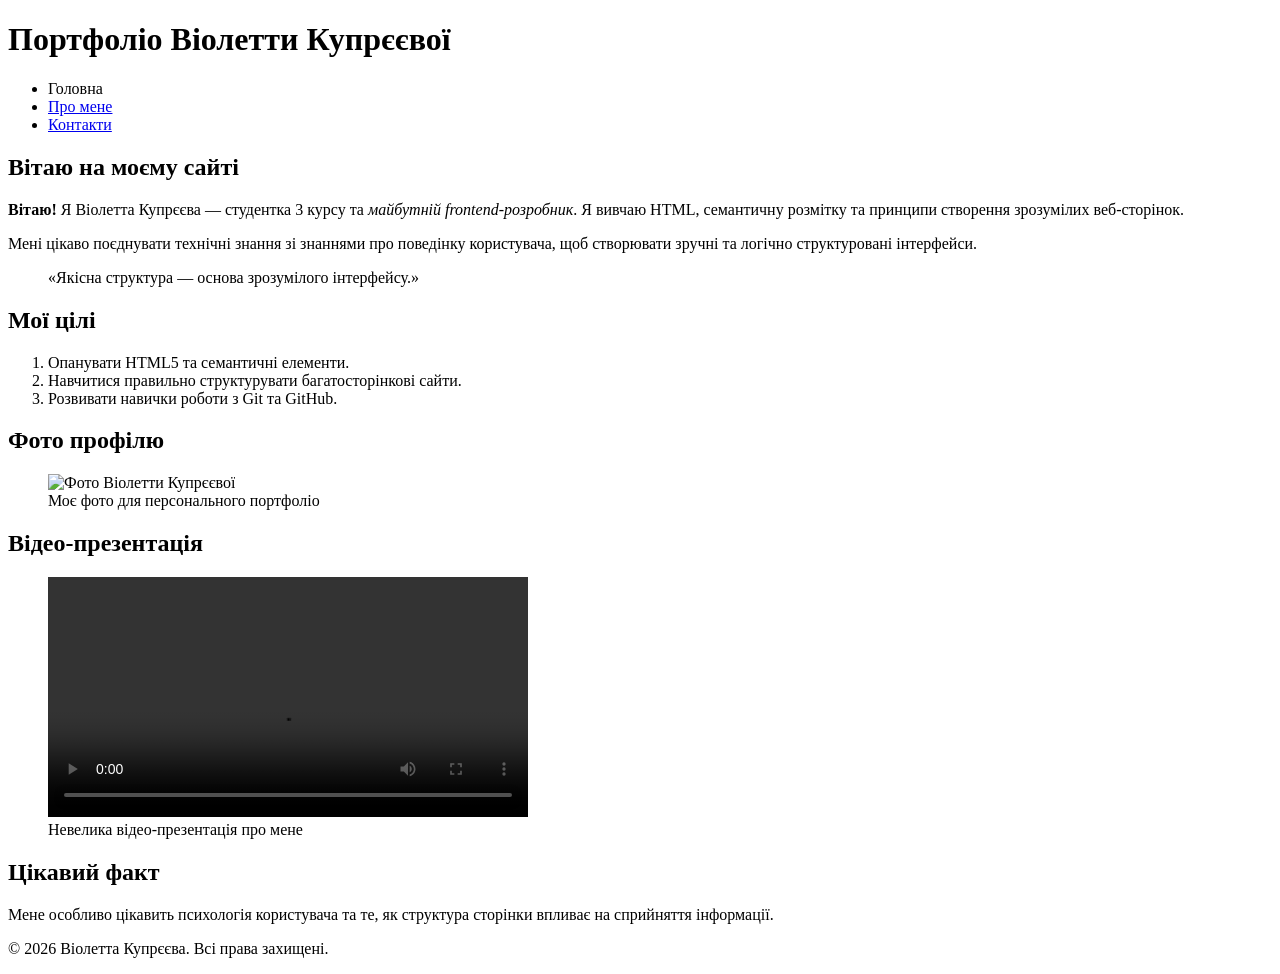
==== index.html @ 59648282 "feat: create basic index.html structure" ====
<!DOCTYPE html>
<html lang="uk">
<head>
    <meta charset="UTF-8">
    <meta name="viewport" content="width=device-width, initial-scale=1.0">
    <meta name="description" content="Головна сторінка персонального портфоліо Віолетти Купрєєвої, майбутнього frontend-розробника.">
    <meta name="author" content="Віолетта Купрєєва">
    <title>Головна — Портфоліо Віолетти Купрєєвої</title>
</head>
<body>
    <header>
        <h1>Портфоліо Віолетти Купрєєвої</h1>
        <nav>
            <ul>
                <li>Головна</li>
                <li><a href="about.html">Про мене</a></li>
                <li><a href="contacts.html">Контакти</a></li>
            </ul>
        </nav>
    </header>

    <main>
        <section>
            <h2>Вітаю на моєму сайті</h2>
            <p><strong>Вітаю!</strong> Я Віолетта Купрєєва — студентка 3 курсу та <em>майбутній frontend-розробник</em>. Я вивчаю HTML, семантичну розмітку та принципи створення зрозумілих веб-сторінок.</p>
            <p>Мені цікаво поєднувати технічні знання зі знаннями про поведінку користувача, щоб створювати зручні та логічно структуровані інтерфейси.</p>

            <blockquote>
                <p>«Якісна структура — основа зрозумілого інтерфейсу.»</p>
            </blockquote>
        </section>

        <section>
            <h2>Мої цілі</h2>
            <ol>
                <li>Опанувати HTML5 та семантичні елементи.</li>
                <li>Навчитися правильно структурувати багатосторінкові сайти.</li>
                <li>Розвивати навички роботи з Git та GitHub.</li>
            </ol>
        </section>

        <section>
            <h2>Фото профілю</h2>
            <figure>
                <img src="images/photo.jpg" alt="Фото Віолетти Купрєєвої" width="300">
                <figcaption>Моє фото для персонального портфоліо</figcaption>
            </figure>
        </section>

        <section>
            <h2>Відео-презентація</h2>
            <figure>
                <video controls width="480">
                    <source src="video/intro.mp4" type="video/mp4">
                    Ваш браузер не підтримує відео.
                </video>
                <figcaption>Невелика відео-презентація про мене</figcaption>
            </figure>
        </section>

        <aside>
            <h2>Цікавий факт</h2>
            <p>Мене особливо цікавить психологія користувача та те, як структура сторінки впливає на сприйняття інформації.</p>
        </aside>
    </main>

    <footer>
        <p>&copy; 2026 Віолетта Купрєєва. Всі права захищені.</p>
    </footer>
</body>
</html>
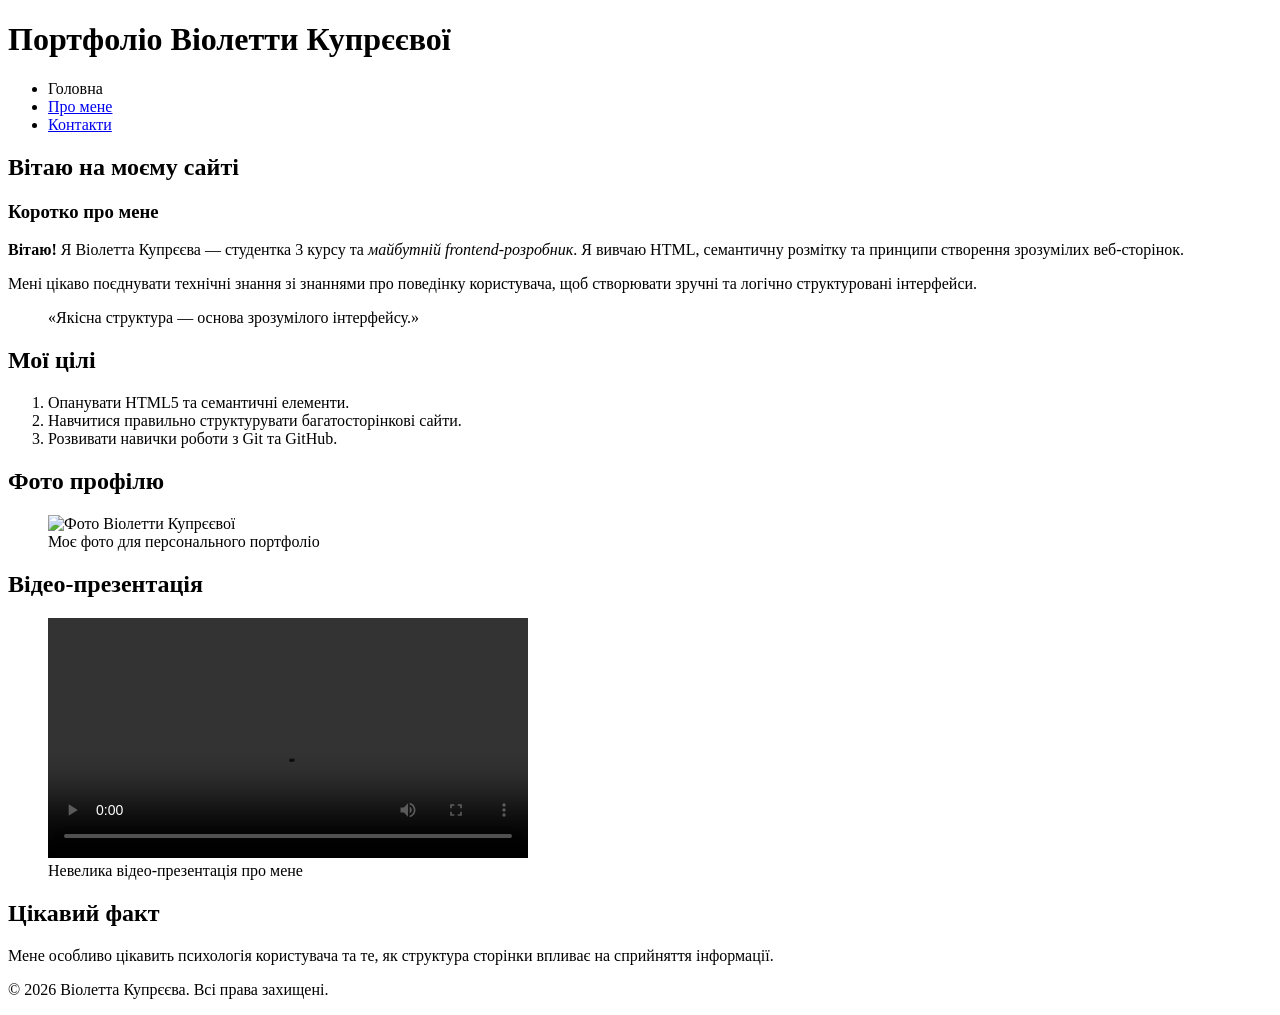
==== commit 97aa68ac: "refactor: improve semantic structure on index page" ====
--- a/index.html
+++ b/index.html
@@ -22,8 +22,11 @@
     <main>
         <section>
             <h2>Вітаю на моєму сайті</h2>
-            <p><strong>Вітаю!</strong> Я Віолетта Купрєєва — студентка 3 курсу та <em>майбутній frontend-розробник</em>. Я вивчаю HTML, семантичну розмітку та принципи створення зрозумілих веб-сторінок.</p>
-            <p>Мені цікаво поєднувати технічні знання зі знаннями про поведінку користувача, щоб створювати зручні та логічно структуровані інтерфейси.</p>
+            <article>
+                <h3>Коротко про мене</h3>
+                <p><strong>Вітаю!</strong> Я Віолетта Купрєєва — студентка 3 курсу та <em>майбутній frontend-розробник</em>. Я вивчаю HTML, семантичну розмітку та принципи створення зрозумілих веб-сторінок.</p>
+                <p>Мені цікаво поєднувати технічні знання зі знаннями про поведінку користувача, щоб створювати зручні та логічно структуровані інтерфейси.</p>
+            </article>
 
             <blockquote>
                 <p>«Якісна структура — основа зрозумілого інтерфейсу.»</p>
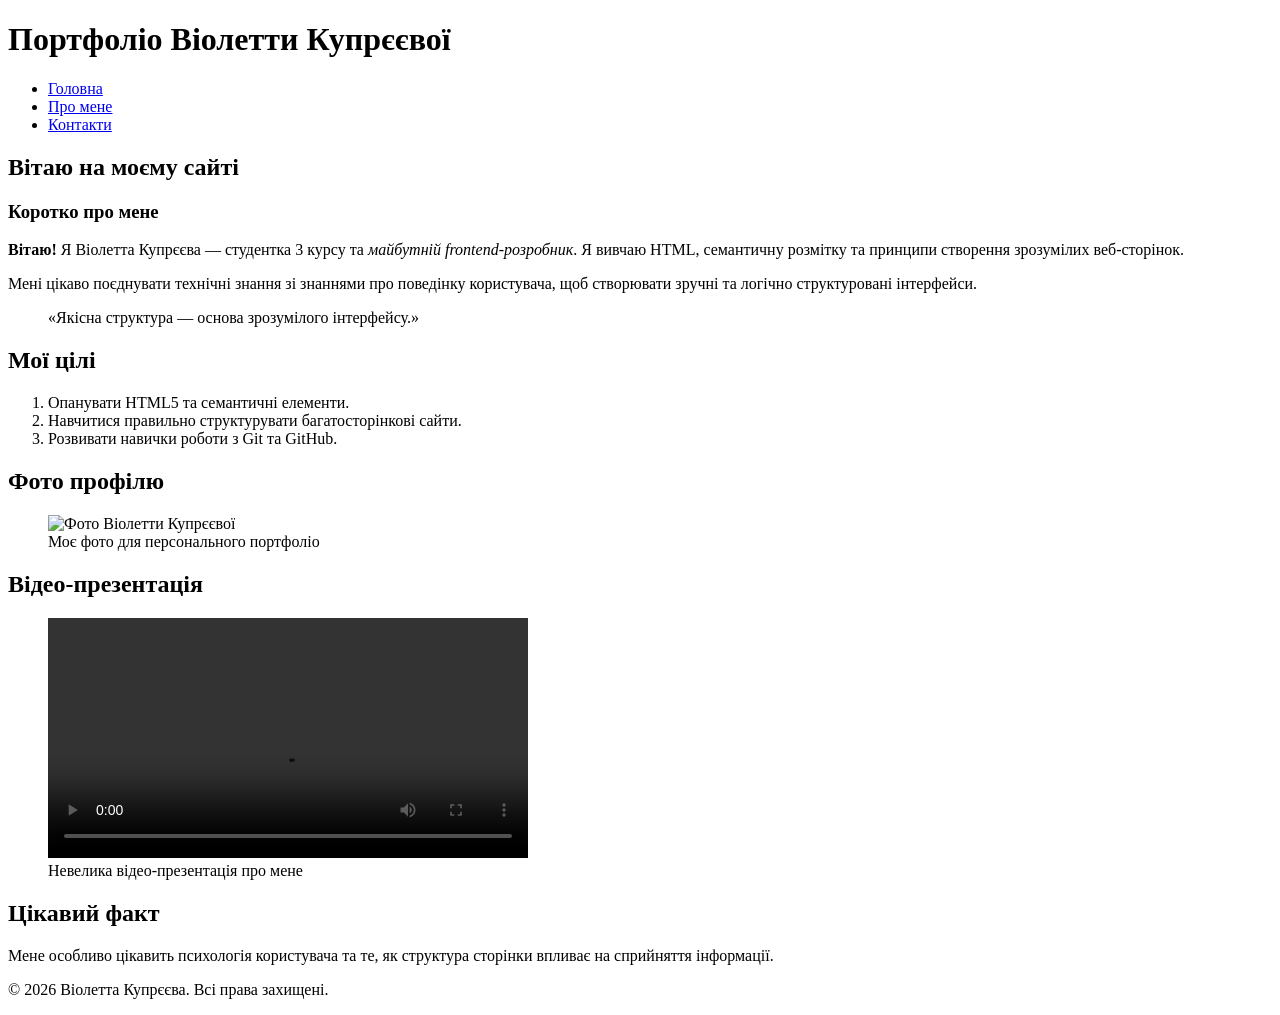
==== commit e6eb76ab: "feat: highlight current page in navigation" ====
--- a/index.html
+++ b/index.html
@@ -12,7 +12,7 @@
         <h1>Портфоліо Віолетти Купрєєвої</h1>
         <nav>
             <ul>
-                <li>Головна</li>
+                <li><a href="index.html" aria-current="page">Головна</a></li>
                 <li><a href="about.html">Про мене</a></li>
                 <li><a href="contacts.html">Контакти</a></li>
             </ul>
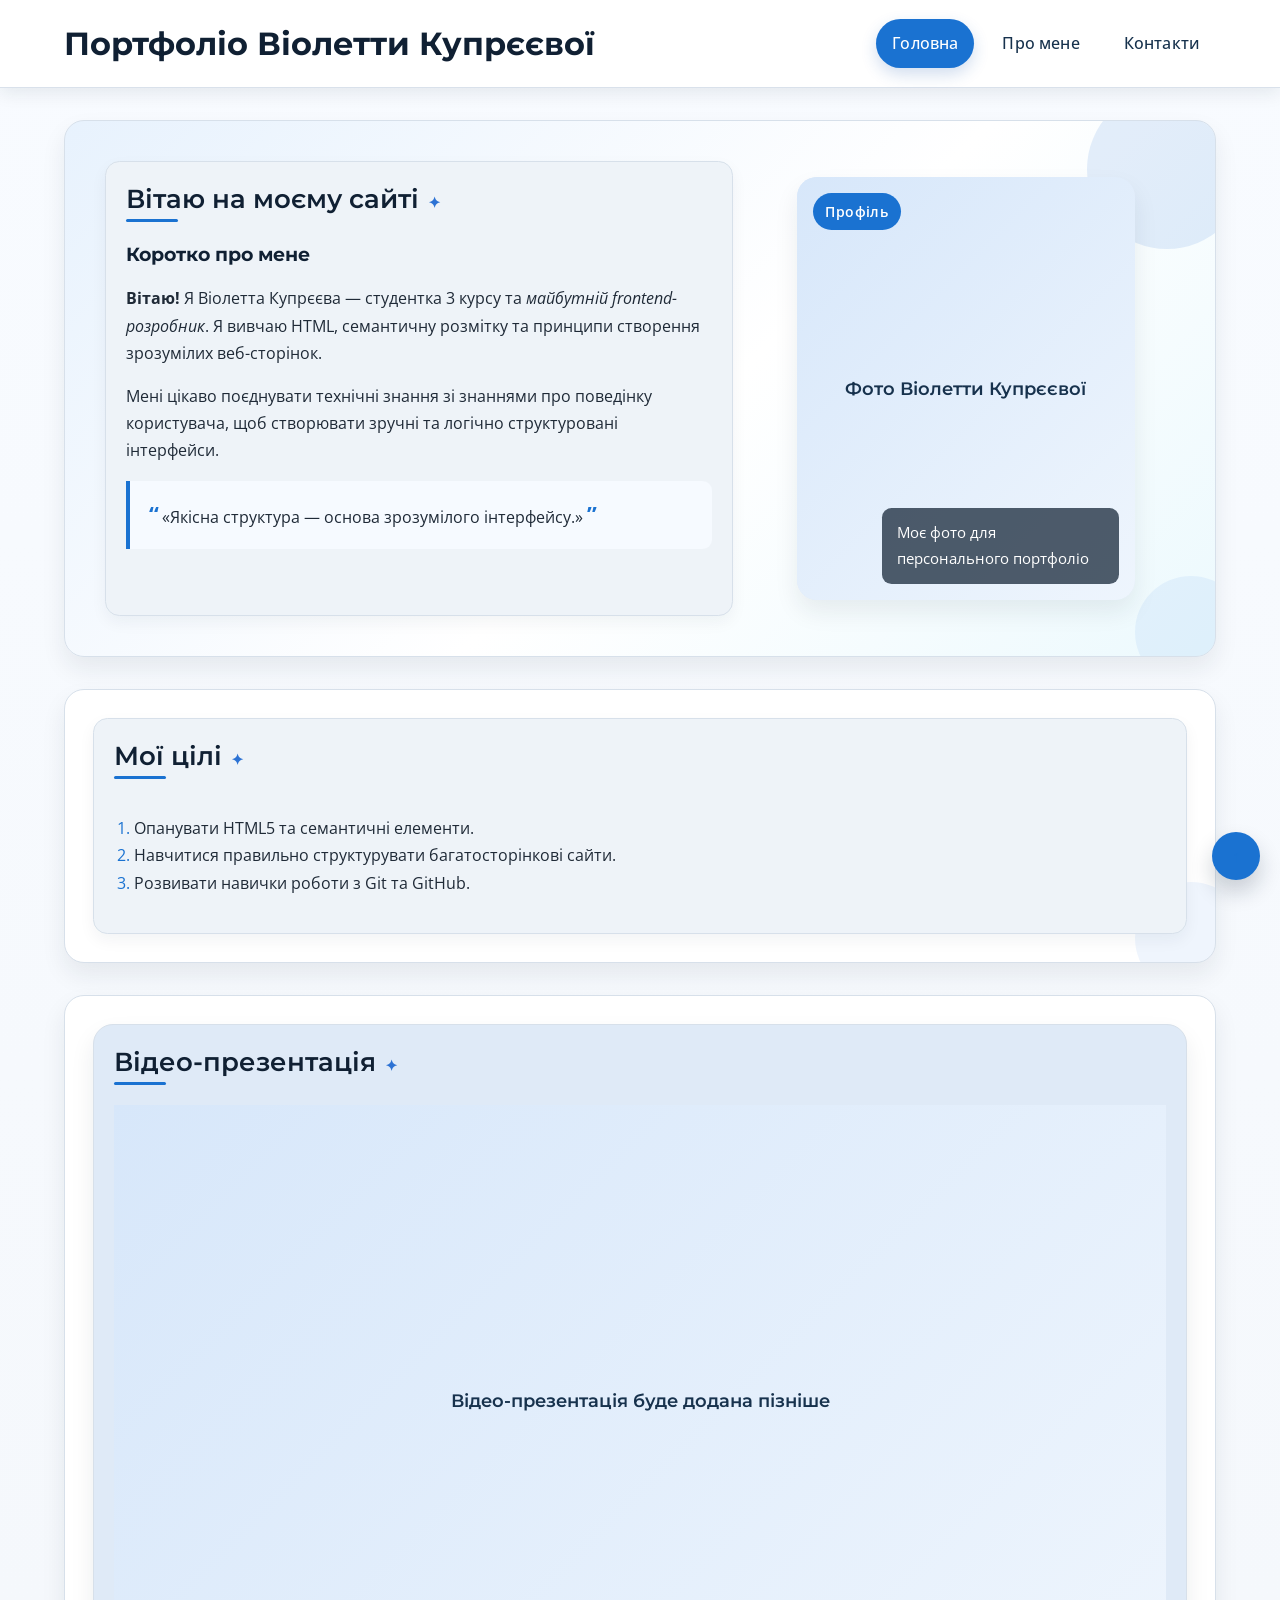
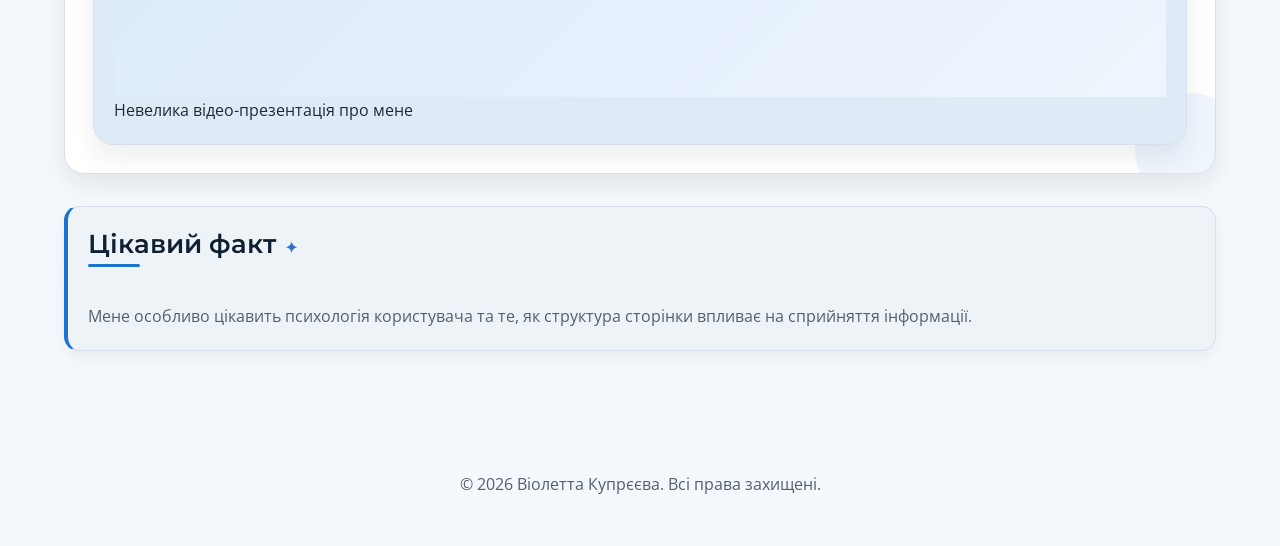
==== commit 8ca3371b: "feat: add CSS styles" ====
--- a/index.html
+++ b/index.html
@@ -6,69 +6,86 @@
     <meta name="description" content="Головна сторінка персонального портфоліо Віолетти Купрєєвої, майбутнього frontend-розробника.">
     <meta name="author" content="Віолетта Купрєєва">
     <title>Головна — Портфоліо Віолетти Купрєєвої</title>
+    <link rel="preconnect" href="https://fonts.googleapis.com">
+    <link rel="preconnect" href="https://fonts.gstatic.com" crossorigin>
+    <link href="https://fonts.googleapis.com/css2?family=Montserrat:wght@400;500;600;700&family=Open+Sans:wght@400;500;600&display=swap" rel="stylesheet">
+    <link rel="stylesheet" href="styles.css">
 </head>
-<body>
-    <header>
-        <h1>Портфоліо Віолетти Купрєєвої</h1>
-        <nav>
-            <ul>
-                <li><a href="index.html" aria-current="page">Головна</a></li>
-                <li><a href="about.html">Про мене</a></li>
-                <li><a href="contacts.html">Контакти</a></li>
-            </ul>
-        </nav>
+<body id="top" class="site-body">
+    <header id="site-header" class="site-header">
+        <div class="content-shell">
+            <h1>Портфоліо Віолетти Купрєєвої</h1>
+            <nav aria-label="Основна навігація">
+                <ul class="nav-menu">
+                    <li><a href="index.html" aria-current="page">Головна</a></li>
+                    <li><a href="about.html">Про мене</a></li>
+                    <li><a href="contacts.html">Контакти</a></li>
+                </ul>
+            </nav>
+        </div>
     </header>
 
-    <main>
-        <section>
-            <h2>Вітаю на моєму сайті</h2>
-            <article>
-                <h3>Коротко про мене</h3>
-                <p><strong>Вітаю!</strong> Я Віолетта Купрєєва — студентка 3 курсу та <em>майбутній frontend-розробник</em>. Я вивчаю HTML, семантичну розмітку та принципи створення зрозумілих веб-сторінок.</p>
-                <p>Мені цікаво поєднувати технічні знання зі знаннями про поведінку користувача, щоб створювати зручні та логічно структуровані інтерфейси.</p>
-            </article>
+    <main class="page-main">
+        <div class="content-shell">
+            <section id="hero" class="content-section">
+                <div class="info-card">
+                    <h2 class="section-title">Вітаю на моєму сайті</h2>
+                    <article>
+                        <h3>Коротко про мене</h3>
+                        <p><strong>Вітаю!</strong> Я Віолетта Купрєєва — студентка 3 курсу та <em>майбутній frontend-розробник</em>. Я вивчаю HTML, семантичну розмітку та принципи створення зрозумілих веб-сторінок.</p>
+                        <p>Мені цікаво поєднувати технічні знання зі знаннями про поведінку користувача, щоб створювати зручні та логічно структуровані інтерфейси.</p>
+                    </article>
 
-            <blockquote>
-                <p>«Якісна структура — основа зрозумілого інтерфейсу.»</p>
-            </blockquote>
-        </section>
+                    <blockquote>
+                        <p>«Якісна структура — основа зрозумілого інтерфейсу.»</p>
+                    </blockquote>
+                </div>
 
-        <section>
-            <h2>Мої цілі</h2>
-            <ol>
-                <li>Опанувати HTML5 та семантичні елементи.</li>
-                <li>Навчитися правильно структурувати багатосторінкові сайти.</li>
-                <li>Розвивати навички роботи з Git та GitHub.</li>
-            </ol>
-        </section>
+                <figure class="media-card">
+                    <span class="media-badge">Профіль</span>
+                    <div class="media-placeholder media-placeholder--portrait" aria-label="Місце для фото профілю">
+                        Фото Віолетти Купрєєвої
+                    </div>
+                    <figcaption class="media-overlay">Моє фото для персонального портфоліо</figcaption>
+                </figure>
+            </section>
 
-        <section>
-            <h2>Фото профілю</h2>
-            <figure>
-                <img src="images/photo.jpg" alt="Фото Віолетти Купрєєвої" width="300">
-                <figcaption>Моє фото для персонального портфоліо</figcaption>
-            </figure>
-        </section>
+            <section class="content-section">
+                <div class="info-card">
+                    <h2 class="section-title">Мої цілі</h2>
+                    <ol>
+                        <li>Опанувати HTML5 та семантичні елементи.</li>
+                        <li>Навчитися правильно структурувати багатосторінкові сайти.</li>
+                        <li>Розвивати навички роботи з Git та GitHub.</li>
+                    </ol>
+                </div>
+            </section>
 
-        <section>
-            <h2>Відео-презентація</h2>
-            <figure>
-                <video controls width="480">
-                    <source src="video/intro.mp4" type="video/mp4">
-                    Ваш браузер не підтримує відео.
-                </video>
-                <figcaption>Невелика відео-презентація про мене</figcaption>
-            </figure>
-        </section>
+            <section class="content-section">
+                <div class="info-card media-card">
+                    <h2 class="section-title">Відео-презентація</h2>
+                    <figure>
+                        <div class="media-placeholder media-placeholder--wide" aria-label="Місце для відео-презентації">
+                            Відео-презентація буде додана пізніше
+                        </div>
+                        <figcaption>Невелика відео-презентація про мене</figcaption>
+                    </figure>
+                </div>
+            </section>
 
-        <aside>
-            <h2>Цікавий факт</h2>
-            <p>Мене особливо цікавить психологія користувача та те, як структура сторінки впливає на сприйняття інформації.</p>
-        </aside>
+            <aside class="side-note">
+                <h2 class="section-title">Цікавий факт</h2>
+                <p>Мене особливо цікавить психологія користувача та те, як структура сторінки впливає на сприйняття інформації.</p>
+            </aside>
+        </div>
     </main>
 
-    <footer>
-        <p>&copy; 2026 Віолетта Купрєєва. Всі права захищені.</p>
+    <footer class="site-footer">
+        <div class="content-shell">
+            <p>&copy; 2026 Віолетта Купрєєва. Всі права захищені.</p>
+        </div>
     </footer>
+
+    <a class="back-to-top" href="#top" aria-label="Повернутися нагору">↑</a>
 </body>
 </html>
--- a/styles.css
+++ b/styles.css
@@ -0,0 +1,760 @@
+/* ===== Загальні стилі ===== */
+*,
+*::before,
+*::after {
+    box-sizing: border-box;
+}
+
+:root {
+    --bg-color: #f4f7fb;
+    --surface-color: #ffffff;
+    --surface-muted: #eef3f8;
+    --text-color: #1f2a37;
+    --text-soft: #52606d;
+    --accent-color: hsl(211, 78%, 46%);
+    --accent-dark: hsl(211, 78%, 36%);
+    --accent-light: hsl(211, 85%, 94%);
+    --visited-color: rgb(89, 57, 151);
+    --border-color: #d7e0ea;
+    --shadow-soft: 0 0.75rem 1.5rem rgba(31, 42, 55, 0.08);
+    --shadow-hover: 0 1rem 2rem rgba(31, 42, 55, 0.14);
+    --header-height: 5.5rem;
+    --radius-lg: 1.25rem;
+    --radius-md: 0.9rem;
+    --radius-sm: 0.6rem;
+    --container-width: 72rem;
+}
+
+html {
+    scroll-behavior: smooth;
+}
+
+body {
+    margin: 0;
+    padding: 0;
+}
+
+.site-body {
+    font-family: "Open Sans", Arial, sans-serif;
+    font-size: 1rem;
+    line-height: 1.7;
+    color: var(--text-color);
+    background: linear-gradient(180deg, #f8fbff 0%, var(--bg-color) 100%);
+}
+
+img,
+video,
+audio {
+    display: block;
+    max-width: 100%;
+}
+
+a {
+    text-decoration: none;
+    transition: color 0.25s ease, background-color 0.25s ease, transform 0.25s ease, box-shadow 0.25s ease;
+}
+
+a:link {
+    color: var(--accent-color);
+}
+
+a:visited {
+    color: var(--visited-color);
+}
+
+a:hover {
+    color: var(--accent-dark);
+}
+
+a:active {
+    color: #123f80;
+}
+
+a:focus,
+a:focus-visible {
+    outline: 0.1875rem solid rgba(52, 123, 224, 0.35);
+    outline-offset: 0.15rem;
+    border-radius: 0.25rem;
+}
+
+p,
+li,
+dd,
+dt,
+td,
+th,
+label,
+input,
+select,
+textarea,
+button {
+    font-size: 1rem;
+}
+
+h1,
+h2,
+h3 {
+    margin-top: 0;
+    font-family: "Montserrat", "Open Sans", Arial, sans-serif;
+    line-height: 1.25;
+    color: #102033;
+}
+
+h1 {
+    font-size: 2rem;
+}
+
+h2 {
+    font-size: 1.65rem;
+}
+
+h3 {
+    font-size: 1.2rem;
+}
+
+ul,
+ol {
+    padding-left: 1.25rem;
+}
+
+.page-main {
+    padding-top: calc(var(--header-height) + 2rem);
+    padding-bottom: 3rem;
+}
+
+.content-shell {
+    width: min(100% - 2rem, var(--container-width));
+    margin: 0 auto;
+}
+
+.content-section,
+.side-note {
+    margin-bottom: 2rem;
+}
+
+.content-section {
+    position: relative;
+    padding: 1.75rem;
+    background-color: var(--surface-color);
+    border: 0.0625rem solid var(--border-color);
+    border-radius: var(--radius-lg);
+    box-shadow: var(--shadow-soft);
+    overflow: hidden;
+}
+
+.content-section::after {
+    content: "";
+    position: absolute;
+    inset: auto -2rem -2rem auto;
+    width: 7rem;
+    height: 7rem;
+    border-radius: 50%;
+    background: rgba(52, 123, 224, 0.08);
+    z-index: 0;
+}
+
+.content-section > * {
+    position: relative;
+    z-index: 1;
+}
+
+.section-title {
+    position: relative;
+    display: inline-block;
+    margin-bottom: 1.25rem;
+    padding-bottom: 0.45rem;
+    font-size: 1.65rem;
+    font-weight: 600;
+}
+
+.section-title::before {
+    content: "";
+    position: absolute;
+    left: 0;
+    bottom: 0;
+    width: 3.25rem;
+    height: 0.2rem;
+    border-radius: 999px;
+    background: var(--accent-color);
+}
+
+.section-title::after {
+    content: "✦";
+    margin-left: 0.55rem;
+    color: rgb(44, 114, 212);
+    font-size: 0.95rem;
+}
+
+/* ===== Хедер та навігація ===== */
+#site-header.site-header {
+    position: fixed;
+    top: 0;
+    left: 0;
+    width: 100%;
+    min-height: var(--header-height);
+    display: flex;
+    align-items: center;
+    padding: 1rem 0;
+    background-color: rgba(255, 255, 255, 0.94);
+    backdrop-filter: blur(0.5rem);
+    border-bottom: 0.0625rem solid rgba(215, 224, 234, 0.95);
+    box-shadow: 0 0.35rem 1rem rgba(16, 32, 51, 0.08);
+    z-index: 1000;
+}
+
+#site-header.site-header .content-shell {
+    display: flex;
+    align-items: center;
+    justify-content: space-between;
+    gap: 1rem;
+}
+
+#site-header h1,
+#site-header h2,
+#site-header p {
+    margin-bottom: 0;
+}
+
+#site-header h1 {
+    flex: 1 1 18rem;
+    font-size: clamp(1.55rem, 3vw, 2rem);
+}
+
+.site-header nav {
+    margin-left: auto;
+}
+
+nav a {
+    letter-spacing: 0.01em;
+}
+
+.nav-menu {
+    display: flex;
+    flex-wrap: wrap;
+    gap: 0.75rem;
+    align-items: center;
+    justify-content: flex-end;
+    margin: 0;
+    padding: 0;
+    list-style: none;
+}
+
+.nav-menu > li {
+    margin: 0;
+}
+
+.nav-menu a:link,
+.nav-menu a:visited {
+    display: inline-block;
+    padding: 0.7rem 1rem;
+    border-radius: 999px;
+    color: #17324d;
+    font-weight: 500;
+    background-color: transparent;
+}
+
+.nav-menu a[aria-current="page"] {
+    color: #ffffff;
+    background-color: var(--accent-color);
+    box-shadow: 0 0.4rem 1rem rgba(32, 89, 174, 0.2);
+}
+
+.nav-menu a:hover {
+    color: #ffffff;
+    background-color: var(--accent-color);
+    transform: translateY(-0.125rem);
+}
+
+.nav-menu a:active {
+    transform: translateY(0);
+    background-color: var(--accent-dark);
+}
+
+.nav-menu a:focus,
+.nav-menu a:focus-visible {
+    outline: 0.1875rem solid rgba(52, 123, 224, 0.35);
+    outline-offset: 0.15rem;
+}
+
+/* ===== Головна секція ===== */
+#hero {
+    position: relative;
+    display: grid;
+    grid-template-columns: minmax(0, 1.2fr) minmax(16rem, 0.8fr);
+    gap: 1.5rem;
+    align-items: stretch;
+    padding: 2.5rem;
+    background: linear-gradient(135deg, hsl(211, 85%, 95%) 0%, #ffffff 55%, hsl(194, 83%, 96%) 100%);
+}
+
+#hero::before {
+    content: "";
+    position: absolute;
+    top: -2rem;
+    right: -2rem;
+    width: 10rem;
+    height: 10rem;
+    border-radius: 50%;
+    background: rgba(45, 114, 214, 0.12);
+}
+
+.info-card,
+.side-note {
+    padding: 1.25rem;
+    background-color: var(--surface-muted);
+    border: 0.0625rem solid var(--border-color);
+    border-radius: var(--radius-md);
+    box-shadow: 0 0.4rem 1rem rgba(16, 32, 51, 0.05);
+}
+
+.info-card:hover,
+.side-note:hover {
+    box-shadow: var(--shadow-hover);
+}
+
+.side-note {
+    border-left: 0.3rem solid var(--accent-color);
+    color: var(--text-soft);
+}
+
+.side-note p:last-child {
+    margin-bottom: 0;
+}
+
+.content-section ul li::marker,
+.content-section ol li::marker {
+    color: var(--accent-color);
+}
+
+.media-card {
+    position: relative;
+    overflow: hidden;
+    border-radius: var(--radius-lg);
+    background-color: #dfeaf7;
+    box-shadow: var(--shadow-soft);
+}
+
+.media-card figure {
+    margin: 0;
+}
+
+.media-card img,
+.media-card video {
+    width: 100%;
+    border-radius: inherit;
+}
+
+.media-card img {
+    aspect-ratio: 4 / 5;
+    object-fit: cover;
+    transition: transform 0.35s ease;
+}
+
+.media-card:hover img {
+    transform: scale(1.04);
+}
+
+.media-badge {
+    position: absolute;
+    top: 1rem;
+    left: 1rem;
+    display: inline-block;
+    padding: 0.45rem 0.8rem;
+    border-radius: 999px;
+    background-color: var(--accent-color);
+    color: #ffffff;
+    font-size: 0.85rem;
+    font-weight: 600;
+    letter-spacing: 0.03em;
+    z-index: 2;
+}
+
+.media-overlay {
+    position: absolute;
+    right: 1rem;
+    bottom: 1rem;
+    max-width: 70%;
+    padding: 0.75rem 0.95rem;
+    border-radius: var(--radius-sm);
+    background-color: rgba(16, 32, 51, 0.72);
+    color: #ffffff;
+    font-size: 0.95rem;
+    z-index: 2;
+}
+
+.media-placeholder {
+    display: grid;
+    place-items: center;
+    width: 100%;
+    min-height: 20rem;
+    padding: 1.5rem;
+    background: linear-gradient(135deg, #d7e7fa 0%, #eef5fd 100%);
+    color: #17324d;
+    text-align: center;
+    font-family: "Montserrat", "Open Sans", Arial, sans-serif;
+    font-size: 1.1rem;
+    font-weight: 600;
+}
+
+.media-placeholder--portrait {
+    aspect-ratio: 4 / 5;
+}
+
+.media-placeholder--wide {
+    min-height: 14rem;
+    aspect-ratio: 16 / 9;
+}
+
+.gallery-grid {
+    display: grid;
+    grid-template-columns: repeat(auto-fit, minmax(15rem, 1fr));
+    gap: 1rem;
+}
+
+blockquote {
+    margin: 1rem 0 0;
+    padding: 1rem 1.2rem;
+    border-left: 0.25rem solid var(--accent-color);
+    background-color: #f6faff;
+    border-radius: 0 var(--radius-sm) var(--radius-sm) 0;
+}
+
+blockquote p {
+    margin: 0;
+}
+
+blockquote p::before {
+    content: "“";
+    color: var(--accent-color);
+    font-size: 1.35rem;
+    font-weight: 700;
+    margin-right: 0.2rem;
+}
+
+blockquote p::after {
+    content: "”";
+    color: var(--accent-color);
+    font-size: 1.35rem;
+    font-weight: 700;
+    margin-left: 0.2rem;
+}
+
+/* ===== Таблиця ===== */
+.table-wrapper {
+    margin-top: 1rem;
+    border: 0.0625rem solid var(--border-color);
+    border-radius: var(--radius-md);
+    overflow-x: auto;
+    background-color: var(--surface-color);
+}
+
+table {
+    width: 100%;
+    min-width: 32rem;
+    border-collapse: collapse;
+    background-color: var(--surface-color);
+}
+
+caption {
+    margin-bottom: 0.75rem;
+    font-weight: 600;
+    color: var(--text-soft);
+}
+
+th,
+td {
+    padding: 0.9rem 1rem;
+    border: 0.0625rem solid var(--border-color);
+    text-align: left;
+}
+
+th {
+    background-color: var(--accent-color);
+    color: #ffffff;
+    font-weight: 600;
+}
+
+tbody tr:nth-child(even) {
+    background-color: #f7faff;
+}
+
+tbody tr:hover {
+    background-color: var(--accent-light);
+}
+
+dt {
+    font-weight: 600;
+    color: #17324d;
+}
+
+dd {
+    margin: 0 0 0.8rem 0;
+    color: var(--text-soft);
+}
+
+/* ===== Контакти ===== */
+.contact-list {
+    display: grid;
+    gap: 0.85rem;
+}
+
+.contact-list .info-card {
+    height: 100%;
+}
+
+.contact-list p:last-child {
+    margin-bottom: 0;
+}
+
+/* ===== Форма ===== */
+.contact-form {
+    display: grid;
+    gap: 1.25rem;
+    margin-top: 1rem;
+}
+
+.form-group {
+    margin: 0;
+    padding: 1.1rem;
+    border: 0.0625rem solid var(--border-color);
+    border-radius: var(--radius-md);
+    background-color: #fbfdff;
+}
+
+.form-group legend {
+    padding: 0 0.4rem;
+    font-weight: 600;
+    color: #17324d;
+}
+
+.input-row + .input-row {
+    margin-top: 1rem;
+}
+
+.input-row p {
+    margin: 0 0 0.55rem;
+    font-weight: 500;
+    color: #17324d;
+}
+
+.contact-form label {
+    display: inline-block;
+    margin-bottom: 0.45rem;
+    font-weight: 500;
+}
+
+.contact-form input[type="text"],
+.contact-form input[type="email"],
+.contact-form select,
+.contact-form textarea {
+    width: 100%;
+    padding: 0.8rem 0.95rem;
+    border: 0.0625rem solid #bfd0e2;
+    border-radius: var(--radius-sm);
+    background-color: #ffffff;
+    color: var(--text-color);
+    transition: border-color 0.25s ease, box-shadow 0.25s ease, background-color 0.25s ease;
+}
+
+.contact-form textarea {
+    min-height: 8rem;
+    resize: vertical;
+}
+
+.choice-group {
+    display: grid;
+    gap: 0.55rem;
+}
+
+.choice-group label,
+.consent-row label {
+    display: flex;
+    align-items: center;
+    gap: 0.55rem;
+    margin-bottom: 0;
+    font-weight: 400;
+}
+
+.contact-form input[type="radio"],
+.contact-form input[type="checkbox"] {
+    flex-shrink: 0;
+    accent-color: var(--accent-color);
+    margin: 0;
+}
+
+.contact-form input[type="text"]:focus,
+.contact-form input[type="email"]:focus,
+.contact-form select:focus,
+.contact-form textarea:focus,
+.contact-form input[type="radio"]:focus,
+.contact-form input[type="checkbox"]:focus {
+    outline: 0.1875rem solid rgba(52, 123, 224, 0.24);
+    outline-offset: 0.1rem;
+    border-color: var(--accent-color);
+    box-shadow: 0 0 0 0.2rem rgba(52, 123, 224, 0.12);
+}
+
+.contact-form input[type="text"]::placeholder,
+.contact-form input[type="email"]::placeholder,
+.contact-form textarea::placeholder {
+    color: #7b8da1;
+}
+
+.primary-button,
+.contact-form button,
+.contact-form input[type="submit"] {
+    display: inline-block;
+    justify-self: start;
+    padding: 0.85rem 1.35rem;
+    border: none;
+    border-radius: 999px;
+    background: linear-gradient(135deg, var(--accent-color), var(--accent-dark));
+    color: #ffffff;
+    font-weight: 600;
+    cursor: pointer;
+    transition: transform 0.25s ease, box-shadow 0.25s ease, opacity 0.25s ease;
+}
+
+.primary-button:hover,
+.contact-form button:hover,
+.contact-form input[type="submit"]:hover {
+    transform: translateY(-0.125rem);
+    box-shadow: 0 0.8rem 1.4rem rgba(32, 89, 174, 0.25);
+    color: #ffffff;
+}
+
+.primary-button:active,
+.contact-form button:active,
+.contact-form input[type="submit"]:active {
+    transform: translateY(0);
+}
+
+.primary-button:focus,
+.primary-button:focus-visible,
+.contact-form button:focus,
+.contact-form button:focus-visible,
+.contact-form input[type="submit"]:focus,
+.contact-form input[type="submit"]:focus-visible {
+    outline: 0.1875rem solid rgba(52, 123, 224, 0.35);
+    outline-offset: 0.15rem;
+}
+
+/* ===== Медіа ===== */
+audio,
+video {
+    width: 100%;
+    margin-top: 1rem;
+    border-radius: var(--radius-md);
+    background-color: #dde8f4;
+}
+
+iframe,
+embed {
+    max-width: 100%;
+}
+
+/* ===== Футер ===== */
+.site-footer {
+    padding: 1.5rem 1rem 2rem;
+    text-align: center;
+    color: var(--text-soft);
+}
+
+.back-to-top {
+    position: fixed;
+    right: 1.25rem;
+    bottom: 1.25rem;
+    display: inline-flex;
+    align-items: center;
+    justify-content: center;
+    width: 3rem;
+    height: 3rem;
+    border-radius: 50%;
+    background-color: var(--accent-color);
+    color: #ffffff;
+    box-shadow: 0 0.75rem 1.4rem rgba(16, 32, 51, 0.2);
+    z-index: 999;
+}
+
+.back-to-top:hover {
+    background-color: var(--accent-dark);
+    color: #ffffff;
+    transform: translateY(-0.2rem);
+}
+
+.back-to-top:focus,
+.back-to-top:focus-visible {
+    outline: 0.1875rem solid rgba(52, 123, 224, 0.35);
+    outline-offset: 0.18rem;
+}
+
+hr {
+    border: none;
+    border-top: 0.0625rem solid var(--border-color);
+    margin: 1.5rem 0;
+}
+
+/* ===== Адаптивність ===== */
+@media (max-width: 62rem) {
+    #site-header.site-header .content-shell {
+        flex-direction: column;
+        align-items: flex-start;
+        justify-content: flex-start;
+    }
+
+    #site-header h1 {
+        flex: none;
+    }
+
+    .site-header nav {
+        width: 100%;
+        margin-left: 0;
+    }
+
+    .nav-menu {
+        justify-content: flex-start;
+    }
+
+    .page-main {
+        padding-top: 9rem;
+    }
+
+    #hero {
+        grid-template-columns: 1fr;
+        padding: 1.3rem;
+    }
+
+    .content-section {
+        padding: 1.3rem;
+    }
+
+    .media-overlay {
+        max-width: calc(100% - 2rem);
+        font-size: 0.88rem;
+    }
+}
+
+@media (max-width: 30rem) {
+    .content-shell {
+        width: min(100% - 1rem, var(--container-width));
+    }
+
+    .section-title {
+        font-size: 1.35rem;
+    }
+
+    .nav-menu a:link,
+    .nav-menu a:visited {
+        padding: 0.6rem 0.85rem;
+    }
+
+    .table-wrapper {
+        margin-left: -0.25rem;
+        margin-right: -0.25rem;
+    }
+
+    .back-to-top {
+        right: 0.8rem;
+        bottom: 0.8rem;
+    }
+}
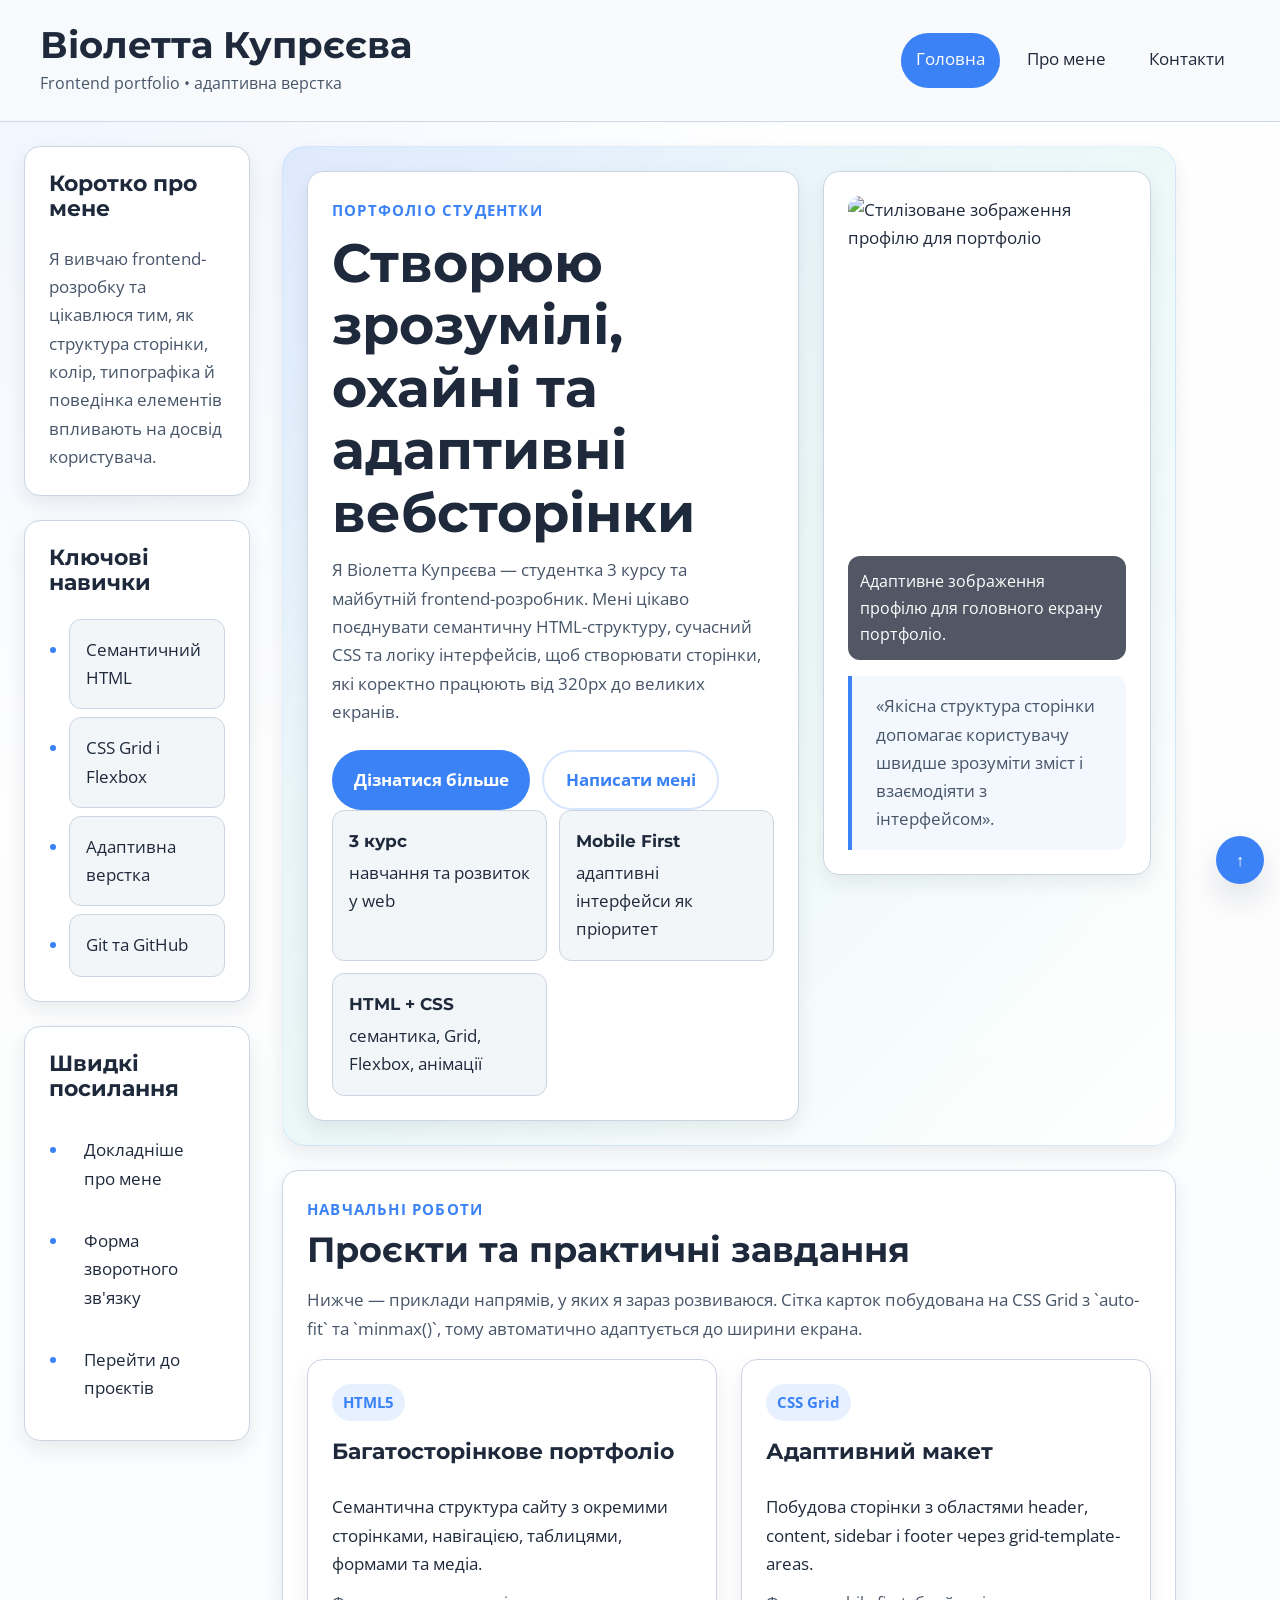
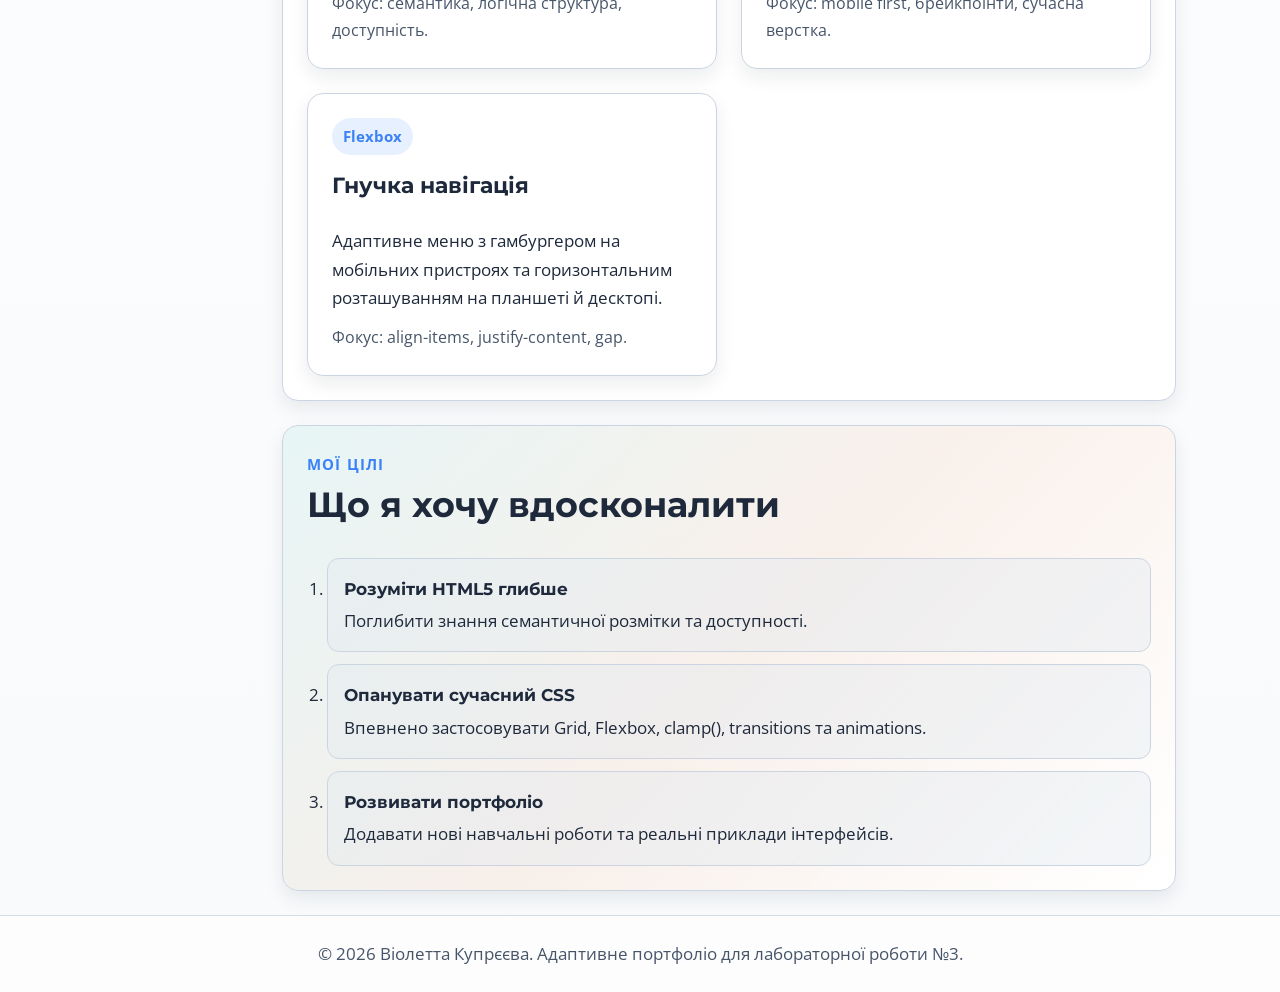
==== commit 2d1b3aa3: "feat: add responsive layout" ====
--- a/index.html
+++ b/index.html
@@ -3,7 +3,7 @@
 <head>
     <meta charset="UTF-8">
     <meta name="viewport" content="width=device-width, initial-scale=1.0">
-    <meta name="description" content="Головна сторінка персонального портфоліо Віолетти Купрєєвої, майбутнього frontend-розробника.">
+    <meta name="description" content="Головна сторінка адаптивного портфоліо Віолетти Купрєєвої з інформацією про навички, цілі та проєкти.">
     <meta name="author" content="Віолетта Купрєєва">
     <title>Головна — Портфоліо Віолетти Купрєєвої</title>
     <link rel="preconnect" href="https://fonts.googleapis.com">
@@ -12,79 +12,171 @@
     <link rel="stylesheet" href="styles.css">
 </head>
 <body id="top" class="site-body">
-    <header id="site-header" class="site-header">
-        <div class="content-shell">
-            <h1>Портфоліо Віолетти Купрєєвої</h1>
-            <nav aria-label="Основна навігація">
-                <ul class="nav-menu">
-                    <li><a href="index.html" aria-current="page">Головна</a></li>
-                    <li><a href="about.html">Про мене</a></li>
-                    <li><a href="contacts.html">Контакти</a></li>
-                </ul>
-            </nav>
-        </div>
-    </header>
+    <div class="page">
+        <header class="site-header">
+            <div class="container site-header__inner">
+                <a class="site-brand" href="index.html" aria-label="На головну сторінку портфоліо">
+                    <span class="site-brand__title">Віолетта Купрєєва</span>
+                    <span class="site-brand__subtitle">Frontend portfolio • адаптивна верстка</span>
+                </a>
 
-    <main class="page-main">
-        <div class="content-shell">
-            <section id="hero" class="content-section">
-                <div class="info-card">
-                    <h2 class="section-title">Вітаю на моєму сайті</h2>
-                    <article>
-                        <h3>Коротко про мене</h3>
-                        <p><strong>Вітаю!</strong> Я Віолетта Купрєєва — студентка 3 курсу та <em>майбутній frontend-розробник</em>. Я вивчаю HTML, семантичну розмітку та принципи створення зрозумілих веб-сторінок.</p>
-                        <p>Мені цікаво поєднувати технічні знання зі знаннями про поведінку користувача, щоб створювати зручні та логічно структуровані інтерфейси.</p>
+                <nav class="nav" aria-label="Основна навігація">
+                    <input type="checkbox" id="menu-toggle-index" class="menu-toggle">
+                    <label for="menu-toggle-index" class="hamburger" aria-label="Відкрити або закрити меню">
+                        <span></span>
+                        <span></span>
+                        <span></span>
+                    </label>
+
+                    <ul class="nav-list">
+                        <li><a class="nav-link" href="index.html" aria-current="page">Головна</a></li>
+                        <li><a class="nav-link" href="about.html">Про мене</a></li>
+                        <li><a class="nav-link" href="contacts.html">Контакти</a></li>
+                    </ul>
+                </nav>
+            </div>
+        </header>
+
+        <main class="page-main">
+            <div class="page-main__inner">
+                <section class="hero" id="home">
+                    <article class="hero__content">
+                        <p class="hero__eyebrow">Портфоліо студентки</p>
+                        <h1 class="hero__title">Створюю зрозумілі, охайні та адаптивні вебсторінки</h1>
+                        <p class="hero__text">
+                            Я Віолетта Купрєєва — студентка 3 курсу та майбутній frontend-розробник.
+                            Мені цікаво поєднувати семантичну HTML-структуру, сучасний CSS та логіку
+                            інтерфейсів, щоб створювати сторінки, які коректно працюють від 320px до великих екранів.
+                        </p>
+
+                        <div class="hero__actions">
+                            <a class="button" href="about.html">Дізнатися більше</a>
+                            <a class="button button--ghost" href="contacts.html">Написати мені</a>
+                        </div>
+
+                        <div class="hero__stats" aria-label="Коротка інформація">
+                            <div class="stat-card">
+                                <strong>3 курс</strong>
+                                <span>навчання та розвиток у web</span>
+                            </div>
+                            <div class="stat-card">
+                                <strong>Mobile First</strong>
+                                <span>адаптивні інтерфейси як пріоритет</span>
+                            </div>
+                            <div class="stat-card">
+                                <strong>HTML + CSS</strong>
+                                <span>семантика, Grid, Flexbox, анімації</span>
+                            </div>
+                        </div>
                     </article>
 
-                    <blockquote>
-                        <p>«Якісна структура — основа зрозумілого інтерфейсу.»</p>
-                    </blockquote>
-                </div>
+                    <aside class="hero__media" aria-label="Візуальний блок">
+                        <figure class="profile-figure">
+                            <img src="https://placehold.co/800x1000/e2e8f0/1e293b?text=Portfolio+Profile" alt="Стилізоване зображення профілю для портфоліо">
+                            <figcaption class="figure-caption">Адаптивне зображення профілю для головного екрану портфоліо.</figcaption>
+                        </figure>
 
-                <figure class="media-card">
-                    <span class="media-badge">Профіль</span>
-                    <div class="media-placeholder media-placeholder--portrait" aria-label="Місце для фото профілю">
-                        Фото Віолетти Купрєєвої
+                        <blockquote class="quote">
+                            «Якісна структура сторінки допомагає користувачу швидше зрозуміти зміст і взаємодіяти з інтерфейсом».
+                        </blockquote>
+                    </aside>
+                </section>
+
+                <section class="section" id="projects">
+                    <div>
+                        <p class="section__eyebrow">Навчальні роботи</p>
+                        <h2 class="section-title">Проєкти та практичні завдання</h2>
+                        <p class="section__text">
+                            Нижче — приклади напрямів, у яких я зараз розвиваюся. Сітка карток побудована на
+                            CSS Grid з `auto-fit` та `minmax()`, тому автоматично адаптується до ширини екрана.
+                        </p>
                     </div>
-                    <figcaption class="media-overlay">Моє фото для персонального портфоліо</figcaption>
-                </figure>
-            </section>
 
-            <section class="content-section">
-                <div class="info-card">
-                    <h2 class="section-title">Мої цілі</h2>
-                    <ol>
-                        <li>Опанувати HTML5 та семантичні елементи.</li>
-                        <li>Навчитися правильно структурувати багатосторінкові сайти.</li>
-                        <li>Розвивати навички роботи з Git та GitHub.</li>
+                    <div class="projects-grid">
+                        <article class="project-card">
+                            <span class="project-card__tag">HTML5</span>
+                            <h3>Багатосторінкове портфоліо</h3>
+                            <p>Семантична структура сайту з окремими сторінками, навігацією, таблицями, формами та медіа.</p>
+                            <p class="project-card__meta">Фокус: семантика, логічна структура, доступність.</p>
+                        </article>
+
+                        <article class="project-card">
+                            <span class="project-card__tag">CSS Grid</span>
+                            <h3>Адаптивний макет</h3>
+                            <p>Побудова сторінки з областями header, content, sidebar і footer через grid-template-areas.</p>
+                            <p class="project-card__meta">Фокус: mobile first, брейкпоінти, сучасна верстка.</p>
+                        </article>
+
+                        <article class="project-card">
+                            <span class="project-card__tag">Flexbox</span>
+                            <h3>Гнучка навігація</h3>
+                            <p>Адаптивне меню з гамбургером на мобільних пристроях та горизонтальним розташуванням на планшеті й десктопі.</p>
+                            <p class="project-card__meta">Фокус: align-items, justify-content, gap.</p>
+                        </article>
+                    </div>
+                </section>
+
+                <section class="section section--accent">
+                    <div>
+                        <p class="section__eyebrow">Мої цілі</p>
+                        <h2 class="section-title">Що я хочу вдосконалити</h2>
+                    </div>
+
+                    <ol class="timeline">
+                        <li>
+                            <strong>Розуміти HTML5 глибше</strong>
+                            Поглибити знання семантичної розмітки та доступності.
+                        </li>
+                        <li>
+                            <strong>Опанувати сучасний CSS</strong>
+                            Впевнено застосовувати Grid, Flexbox, clamp(), transitions та animations.
+                        </li>
+                        <li>
+                            <strong>Розвивати портфоліо</strong>
+                            Додавати нові навчальні роботи та реальні приклади інтерфейсів.
+                        </li>
                     </ol>
-                </div>
-            </section>
+                </section>
+            </div>
+        </main>
 
-            <section class="content-section">
-                <div class="info-card media-card">
-                    <h2 class="section-title">Відео-презентація</h2>
-                    <figure>
-                        <div class="media-placeholder media-placeholder--wide" aria-label="Місце для відео-презентації">
-                            Відео-презентація буде додана пізніше
-                        </div>
-                        <figcaption>Невелика відео-презентація про мене</figcaption>
-                    </figure>
-                </div>
-            </section>
+        <aside class="page-sidebar">
+            <div class="page-sidebar__inner">
+                <section class="sidebar-card" aria-labelledby="sidebar-about-title">
+                    <h2 class="sidebar-card__title" id="sidebar-about-title">Коротко про мене</h2>
+                    <p>
+                        Я вивчаю frontend-розробку та цікавлюся тим, як структура сторінки,
+                        колір, типографіка й поведінка елементів впливають на досвід користувача.
+                    </p>
+                </section>
 
-            <aside class="side-note">
-                <h2 class="section-title">Цікавий факт</h2>
-                <p>Мене особливо цікавить психологія користувача та те, як структура сторінки впливає на сприйняття інформації.</p>
-            </aside>
-        </div>
-    </main>
+                <section class="sidebar-card" aria-labelledby="sidebar-skills-title">
+                    <h2 class="sidebar-card__title" id="sidebar-skills-title">Ключові навички</h2>
+                    <ul class="skill-list">
+                        <li>Семантичний HTML</li>
+                        <li>CSS Grid і Flexbox</li>
+                        <li>Адаптивна верстка</li>
+                        <li>Git та GitHub</li>
+                    </ul>
+                </section>
 
-    <footer class="site-footer">
-        <div class="content-shell">
-            <p>&copy; 2026 Віолетта Купрєєва. Всі права захищені.</p>
-        </div>
-    </footer>
+                <section class="sidebar-card" aria-labelledby="sidebar-contacts-title">
+                    <h2 class="sidebar-card__title" id="sidebar-contacts-title">Швидкі посилання</h2>
+                    <ul>
+                        <li><a class="nav-link" href="about.html">Докладніше про мене</a></li>
+                        <li><a class="nav-link" href="contacts.html">Форма зворотного зв'язку</a></li>
+                        <li><a class="nav-link" href="#projects">Перейти до проєктів</a></li>
+                    </ul>
+                </section>
+            </div>
+        </aside>
+
+        <footer class="site-footer">
+            <div class="container site-footer__inner">
+                <p>&copy; 2026 Віолетта Купрєєва. Адаптивне портфоліо для лабораторної роботи №3.</p>
+            </div>
+        </footer>
+    </div>
 
     <a class="back-to-top" href="#top" aria-label="Повернутися нагору">↑</a>
 </body>
--- a/styles.css
+++ b/styles.css
@@ -1,45 +1,77 @@
-/* ===== Загальні стилі ===== */
+:root {
+    /* Кольори */
+    --color-primary: #3b82f6;
+    --color-secondary: #14b8a6;
+    --color-bg: #f8fafc;
+    --color-surface: #ffffff;
+    --color-surface-muted: #e2e8f0;
+    --color-text: #1e293b;
+    --color-text-soft: #475569;
+    --color-accent: #f97316;
+    --color-border: #cbd5e1;
+    --color-shadow: rgba(15, 23, 42, 0.12);
+    --color-overlay: rgba(15, 23, 42, 0.72);
+
+    /* Шрифти */
+    --font-main: "Open Sans", Arial, sans-serif;
+    --font-heading: "Montserrat", Arial, sans-serif;
+
+    /* Відступи */
+    --spacing-2xs: 0.25rem;
+    --spacing-xs: 0.5rem;
+    --spacing-sm: 0.75rem;
+    --spacing-md: 1rem;
+    --spacing-lg: 1.5rem;
+    --spacing-xl: 2rem;
+    --spacing-2xl: 3rem;
+    --spacing-3xl: 4rem;
+
+    /* Інше */
+    --border-radius-sm: 0.75rem;
+    --border-radius: 1rem;
+    --border-radius-lg: 1.5rem;
+    --transition-speed: 0.3s;
+    --shadow-sm: 0 0.5rem 1.2rem rgba(15, 23, 42, 0.08);
+    --shadow-md: 0 1rem 2rem rgba(15, 23, 42, 0.12);
+    --shadow-lg: 0 1.25rem 2.8rem rgba(15, 23, 42, 0.16);
+    --sidebar-width: 15.625rem;
+    --container-width: 75rem;
+}
+
 *,
 *::before,
 *::after {
     box-sizing: border-box;
 }
 
-:root {
-    --bg-color: #f4f7fb;
-    --surface-color: #ffffff;
-    --surface-muted: #eef3f8;
-    --text-color: #1f2a37;
-    --text-soft: #52606d;
-    --accent-color: hsl(211, 78%, 46%);
-    --accent-dark: hsl(211, 78%, 36%);
-    --accent-light: hsl(211, 85%, 94%);
-    --visited-color: rgb(89, 57, 151);
-    --border-color: #d7e0ea;
-    --shadow-soft: 0 0.75rem 1.5rem rgba(31, 42, 55, 0.08);
-    --shadow-hover: 0 1rem 2rem rgba(31, 42, 55, 0.14);
-    --header-height: 5.5rem;
-    --radius-lg: 1.25rem;
-    --radius-md: 0.9rem;
-    --radius-sm: 0.6rem;
-    --container-width: 72rem;
-}
-
 html {
     scroll-behavior: smooth;
 }
 
+body,
+h1,
+h2,
+h3,
+h4,
+p,
+ul,
+ol,
+dl,
+dd,
+blockquote,
+figure {
+    margin: 0;
+}
+
 body {
-    margin: 0;
-    padding: 0;
-}
-
-.site-body {
-    font-family: "Open Sans", Arial, sans-serif;
-    font-size: 1rem;
+    min-width: 20rem;
+    font-family: var(--font-main);
+    font-size: clamp(0.95rem, 1.3vw, 1.125rem);
     line-height: 1.7;
-    color: var(--text-color);
-    background: linear-gradient(180deg, #f8fbff 0%, var(--bg-color) 100%);
+    color: var(--color-text);
+    background:
+        radial-gradient(circle at top left, rgba(59, 130, 246, 0.08), transparent 28%),
+        linear-gradient(180deg, #ffffff 0%, var(--color-bg) 100%);
 }
 
 img,
@@ -47,69 +79,20 @@
 audio {
     display: block;
     max-width: 100%;
-}
-
-a {
-    text-decoration: none;
-    transition: color 0.25s ease, background-color 0.25s ease, transform 0.25s ease, box-shadow 0.25s ease;
-}
-
-a:link {
-    color: var(--accent-color);
-}
-
-a:visited {
-    color: var(--visited-color);
-}
-
-a:hover {
-    color: var(--accent-dark);
-}
-
-a:active {
-    color: #123f80;
-}
-
-a:focus,
-a:focus-visible {
-    outline: 0.1875rem solid rgba(52, 123, 224, 0.35);
-    outline-offset: 0.15rem;
-    border-radius: 0.25rem;
-}
-
-p,
-li,
-dd,
-dt,
-td,
-th,
-label,
+    height: auto;
+}
+
+a,
+button,
 input,
 select,
-textarea,
-button {
-    font-size: 1rem;
-}
-
-h1,
-h2,
-h3 {
-    margin-top: 0;
-    font-family: "Montserrat", "Open Sans", Arial, sans-serif;
-    line-height: 1.25;
-    color: #102033;
-}
-
-h1 {
-    font-size: 2rem;
-}
-
-h2 {
-    font-size: 1.65rem;
-}
-
-h3 {
-    font-size: 1.2rem;
+textarea {
+    font: inherit;
+}
+
+a {
+    color: inherit;
+    text-decoration: none;
 }
 
 ul,
@@ -117,644 +100,738 @@
     padding-left: 1.25rem;
 }
 
+button,
+input,
+select,
+textarea {
+    border-radius: var(--border-radius-sm);
+}
+
+a:focus-visible,
+button:focus-visible,
+input:focus-visible,
+select:focus-visible,
+textarea:focus-visible,
+label:focus-visible {
+    outline: 0.1875rem solid rgba(59, 130, 246, 0.35);
+    outline-offset: 0.2rem;
+}
+
+.site-body {
+    min-height: 100vh;
+}
+
+.page {
+    display: grid;
+    grid-template-areas:
+        "header"
+        "content"
+        "sidebar"
+        "footer";
+    grid-template-columns: 1fr;
+    gap: var(--spacing-lg);
+    min-height: 100vh;
+}
+
+.container {
+    width: min(100% - 1.5rem, var(--container-width));
+    margin-inline: auto;
+}
+
+.page-main,
+.page-sidebar {
+    width: min(100% - 1.5rem, var(--container-width));
+    margin-inline: auto;
+}
+
 .page-main {
-    padding-top: calc(var(--header-height) + 2rem);
-    padding-bottom: 3rem;
-}
-
-.content-shell {
-    width: min(100% - 2rem, var(--container-width));
-    margin: 0 auto;
-}
-
-.content-section,
-.side-note {
-    margin-bottom: 2rem;
-}
-
-.content-section {
-    position: relative;
-    padding: 1.75rem;
-    background-color: var(--surface-color);
-    border: 0.0625rem solid var(--border-color);
-    border-radius: var(--radius-lg);
-    box-shadow: var(--shadow-soft);
-    overflow: hidden;
-}
-
-.content-section::after {
-    content: "";
-    position: absolute;
-    inset: auto -2rem -2rem auto;
-    width: 7rem;
-    height: 7rem;
-    border-radius: 50%;
-    background: rgba(52, 123, 224, 0.08);
-    z-index: 0;
-}
-
-.content-section > * {
-    position: relative;
-    z-index: 1;
-}
-
-.section-title {
-    position: relative;
-    display: inline-block;
-    margin-bottom: 1.25rem;
-    padding-bottom: 0.45rem;
-    font-size: 1.65rem;
-    font-weight: 600;
-}
-
-.section-title::before {
-    content: "";
-    position: absolute;
-    left: 0;
-    bottom: 0;
-    width: 3.25rem;
-    height: 0.2rem;
-    border-radius: 999px;
-    background: var(--accent-color);
-}
-
-.section-title::after {
-    content: "✦";
-    margin-left: 0.55rem;
-    color: rgb(44, 114, 212);
-    font-size: 0.95rem;
-}
-
-/* ===== Хедер та навігація ===== */
-#site-header.site-header {
-    position: fixed;
+    grid-area: content;
+}
+
+.page-sidebar {
+    grid-area: sidebar;
+}
+
+.page-main__inner,
+.page-sidebar__inner {
+    display: grid;
+    gap: var(--spacing-lg);
+}
+
+.site-header {
+    grid-area: header;
+    position: sticky;
     top: 0;
-    left: 0;
-    width: 100%;
-    min-height: var(--header-height);
-    display: flex;
-    align-items: center;
-    padding: 1rem 0;
-    background-color: rgba(255, 255, 255, 0.94);
-    backdrop-filter: blur(0.5rem);
-    border-bottom: 0.0625rem solid rgba(215, 224, 234, 0.95);
-    box-shadow: 0 0.35rem 1rem rgba(16, 32, 51, 0.08);
-    z-index: 1000;
-}
-
-#site-header.site-header .content-shell {
+    z-index: 10;
+    background-color: rgba(248, 250, 252, 0.92);
+    backdrop-filter: blur(0.75rem);
+    border-bottom: 0.0625rem solid rgba(203, 213, 225, 0.9);
+}
+
+.site-header__inner {
     display: flex;
     align-items: center;
     justify-content: space-between;
-    gap: 1rem;
-}
-
-#site-header h1,
-#site-header h2,
-#site-header p {
-    margin-bottom: 0;
-}
-
-#site-header h1 {
-    flex: 1 1 18rem;
-    font-size: clamp(1.55rem, 3vw, 2rem);
-}
-
-.site-header nav {
+    gap: var(--spacing-md);
+    padding-block: var(--spacing-md);
+}
+
+.site-brand {
+    display: inline-flex;
+    flex-direction: column;
+    gap: var(--spacing-2xs);
+}
+
+.site-brand__title {
+    font-family: var(--font-heading);
+    font-size: clamp(1.35rem, 4vw, 2.3rem);
+    font-weight: 700;
+    line-height: 1.15;
+}
+
+.site-brand__subtitle {
+    color: var(--color-text-soft);
+    font-size: 0.95em;
+}
+
+.nav {
+    position: relative;
+    display: flex;
+    align-items: center;
     margin-left: auto;
 }
 
-nav a {
-    letter-spacing: 0.01em;
-}
-
-.nav-menu {
+.menu-toggle {
+    position: absolute;
+    opacity: 0;
+    pointer-events: none;
+}
+
+.hamburger {
+    display: inline-flex;
+    flex-direction: column;
+    justify-content: center;
+    gap: 0.35rem;
+    padding: 0.65rem;
+    border: 0.0625rem solid var(--color-border);
+    border-radius: 0.9rem;
+    background-color: var(--color-surface);
+    cursor: pointer;
+    box-shadow: var(--shadow-sm);
+    transition:
+        background-color var(--transition-speed) ease,
+        transform var(--transition-speed) ease,
+        box-shadow var(--transition-speed) ease;
+}
+
+.hamburger:hover {
+    transform: translateY(-0.125rem);
+    box-shadow: var(--shadow-md);
+}
+
+.hamburger span {
+    width: 1.7rem;
+    height: 0.18rem;
+    border-radius: 999px;
+    background-color: var(--color-text);
+    transition: transform var(--transition-speed) ease, opacity var(--transition-speed) ease;
+}
+
+.menu-toggle:checked + .hamburger span:nth-child(1) {
+    transform: translateY(0.53rem) rotate(45deg);
+}
+
+.menu-toggle:checked + .hamburger span:nth-child(2) {
+    opacity: 0;
+}
+
+.menu-toggle:checked + .hamburger span:nth-child(3) {
+    transform: translateY(-0.53rem) rotate(-45deg);
+}
+
+.nav-list {
+    position: absolute;
+    top: calc(100% + 0.75rem);
+    right: 0;
+    display: flex;
+    flex-direction: column;
+    gap: var(--spacing-xs);
+    width: min(16rem, calc(100vw - 1.5rem));
+    padding: var(--spacing-sm);
+    list-style: none;
+    background-color: var(--color-surface);
+    border: 0.0625rem solid var(--color-border);
+    border-radius: var(--border-radius);
+    box-shadow: var(--shadow-md);
+    opacity: 0;
+    visibility: hidden;
+    transform: translateY(-0.5rem);
+    transition:
+        opacity var(--transition-speed) ease,
+        transform var(--transition-speed) ease,
+        visibility var(--transition-speed) ease;
+}
+
+.menu-toggle:checked ~ .nav-list {
+    opacity: 1;
+    visibility: visible;
+    transform: translateY(0);
+}
+
+.nav-link {
+    display: block;
+    padding: 0.75rem 0.95rem;
+    border-radius: 999px;
+    color: var(--color-text);
+    border-bottom: 0.125rem solid transparent;
+    transition:
+        color var(--transition-speed) ease,
+        border-color var(--transition-speed) ease,
+        background-color var(--transition-speed) ease;
+}
+
+.nav-link:hover,
+.nav-link:focus-visible {
+    color: var(--color-primary);
+    border-bottom-color: var(--color-primary);
+    background-color: rgba(59, 130, 246, 0.08);
+}
+
+.nav-link[aria-current="page"] {
+    color: #ffffff;
+    background-color: var(--color-primary);
+    border-bottom-color: var(--color-primary);
+}
+
+.hero,
+.section,
+.sidebar-card,
+.contact-card,
+.project-card,
+.skill-card {
+    animation: fadeIn 0.7s ease both;
+}
+
+.hero {
+    display: grid;
+    gap: var(--spacing-lg);
+    padding: var(--spacing-lg);
+    background: linear-gradient(135deg, rgba(59, 130, 246, 0.12), rgba(20, 184, 166, 0.08), #ffffff);
+    border: 0.0625rem solid rgba(59, 130, 246, 0.12);
+    border-radius: var(--border-radius-lg);
+    box-shadow: var(--shadow-sm);
+}
+
+.hero__content,
+.hero__media,
+.section,
+.sidebar-card,
+.contact-card {
+    padding: var(--spacing-lg);
+    background-color: var(--color-surface);
+    border: 0.0625rem solid var(--color-border);
+    border-radius: var(--border-radius);
+    box-shadow: var(--shadow-sm);
+}
+
+.hero__eyebrow,
+.section__eyebrow {
+    display: inline-block;
+    margin-bottom: var(--spacing-xs);
+    color: var(--color-primary);
+    font-size: 0.9em;
+    font-weight: 700;
+    letter-spacing: 0.08em;
+    text-transform: uppercase;
+}
+
+.hero__title,
+.section-title,
+.sidebar-card__title {
+    font-family: var(--font-heading);
+    font-weight: 700;
+    line-height: 1.15;
+}
+
+.hero__title {
+    font-size: clamp(1.9rem, 5vw, 3.4rem);
+    margin-bottom: var(--spacing-sm);
+}
+
+.section-title {
+    font-size: clamp(1.4rem, 3vw, 2.2rem);
+    margin-bottom: var(--spacing-md);
+}
+
+.sidebar-card__title,
+.contact-card h3,
+.project-card h3,
+.skill-card h3 {
+    font-size: clamp(1.1rem, 2vw, 1.35rem);
+    margin-bottom: var(--spacing-sm);
+    font-family: var(--font-heading);
+}
+
+.hero__text,
+.section__text,
+.sidebar-card p,
+.contact-card p {
+    color: var(--color-text-soft);
+}
+
+.hero__actions {
     display: flex;
     flex-wrap: wrap;
-    gap: 0.75rem;
+    gap: var(--spacing-sm);
+    margin-top: var(--spacing-lg);
+}
+
+.button {
+    display: inline-flex;
     align-items: center;
-    justify-content: flex-end;
-    margin: 0;
-    padding: 0;
-    list-style: none;
-}
-
-.nav-menu > li {
-    margin: 0;
-}
-
-.nav-menu a:link,
-.nav-menu a:visited {
-    display: inline-block;
-    padding: 0.7rem 1rem;
+    justify-content: center;
+    gap: var(--spacing-xs);
+    min-height: 2.875rem;
+    padding: 0.85rem 1.35rem;
+    border: none;
     border-radius: 999px;
-    color: #17324d;
-    font-weight: 500;
+    background-color: var(--color-primary);
+    color: #ffffff;
+    font-weight: 700;
+    cursor: pointer;
+    transition:
+        background-color var(--transition-speed) ease,
+        box-shadow var(--transition-speed) ease,
+        transform var(--transition-speed) ease;
+}
+
+.button:hover,
+.button:focus-visible {
+    background-color: var(--color-secondary);
+    box-shadow: 0 0.75rem 1.6rem rgba(20, 184, 166, 0.28);
+    transform: translateY(-0.125rem);
+}
+
+.button--ghost {
     background-color: transparent;
-}
-
-.nav-menu a[aria-current="page"] {
+    color: var(--color-primary);
+    border: 0.125rem solid rgba(59, 130, 246, 0.2);
+}
+
+.button--ghost:hover,
+.button--ghost:focus-visible {
     color: #ffffff;
-    background-color: var(--accent-color);
-    box-shadow: 0 0.4rem 1rem rgba(32, 89, 174, 0.2);
-}
-
-.nav-menu a:hover {
-    color: #ffffff;
-    background-color: var(--accent-color);
-    transform: translateY(-0.125rem);
-}
-
-.nav-menu a:active {
-    transform: translateY(0);
-    background-color: var(--accent-dark);
-}
-
-.nav-menu a:focus,
-.nav-menu a:focus-visible {
-    outline: 0.1875rem solid rgba(52, 123, 224, 0.35);
-    outline-offset: 0.15rem;
-}
-
-/* ===== Головна секція ===== */
-#hero {
-    position: relative;
-    display: grid;
-    grid-template-columns: minmax(0, 1.2fr) minmax(16rem, 0.8fr);
-    gap: 1.5rem;
-    align-items: stretch;
-    padding: 2.5rem;
-    background: linear-gradient(135deg, hsl(211, 85%, 95%) 0%, #ffffff 55%, hsl(194, 83%, 96%) 100%);
-}
-
-#hero::before {
-    content: "";
-    position: absolute;
-    top: -2rem;
-    right: -2rem;
-    width: 10rem;
-    height: 10rem;
-    border-radius: 50%;
-    background: rgba(45, 114, 214, 0.12);
-}
-
-.info-card,
-.side-note {
-    padding: 1.25rem;
-    background-color: var(--surface-muted);
-    border: 0.0625rem solid var(--border-color);
-    border-radius: var(--radius-md);
-    box-shadow: 0 0.4rem 1rem rgba(16, 32, 51, 0.05);
-}
-
-.info-card:hover,
-.side-note:hover {
-    box-shadow: var(--shadow-hover);
-}
-
-.side-note {
-    border-left: 0.3rem solid var(--accent-color);
-    color: var(--text-soft);
-}
-
-.side-note p:last-child {
-    margin-bottom: 0;
-}
-
-.content-section ul li::marker,
-.content-section ol li::marker {
-    color: var(--accent-color);
-}
-
-.media-card {
-    position: relative;
-    overflow: hidden;
-    border-radius: var(--radius-lg);
-    background-color: #dfeaf7;
-    box-shadow: var(--shadow-soft);
-}
-
-.media-card figure {
-    margin: 0;
-}
-
-.media-card img,
-.media-card video {
+    border-color: transparent;
+}
+
+.hero__stats,
+.facts-list,
+.contact-list,
+.timeline,
+.skill-list {
+    display: grid;
+    gap: var(--spacing-sm);
+}
+
+.stat-card,
+.timeline li,
+.skill-list li,
+.facts-list li {
+    padding: var(--spacing-md);
+    background-color: rgba(226, 232, 240, 0.4);
+    border: 0.0625rem solid var(--color-border);
+    border-radius: var(--border-radius-sm);
+}
+
+.stat-card strong,
+.timeline strong {
+    display: block;
+    font-family: var(--font-heading);
+    margin-bottom: var(--spacing-2xs);
+}
+
+.hero__media {
+    display: grid;
+    gap: var(--spacing-md);
+    align-content: start;
+}
+
+.profile-figure,
+.media-figure {
+    display: grid;
+    gap: var(--spacing-sm);
+}
+
+.profile-figure img,
+.media-figure img {
     width: 100%;
-    border-radius: inherit;
-}
-
-.media-card img {
     aspect-ratio: 4 / 5;
     object-fit: cover;
-    transition: transform 0.35s ease;
-}
-
-.media-card:hover img {
-    transform: scale(1.04);
-}
-
-.media-badge {
-    position: absolute;
-    top: 1rem;
-    left: 1rem;
-    display: inline-block;
-    padding: 0.45rem 0.8rem;
+    border-radius: calc(var(--border-radius) - 0.25rem);
+}
+
+.media-figure--wide img {
+    aspect-ratio: 16 / 9;
+}
+
+.figure-caption {
+    padding: var(--spacing-sm);
+    border-radius: var(--border-radius-sm);
+    background-color: var(--color-overlay);
+    color: #ffffff;
+    font-size: 0.95em;
+}
+
+.section {
+    display: grid;
+    gap: var(--spacing-md);
+}
+
+.section--accent {
+    background: linear-gradient(135deg, rgba(20, 184, 166, 0.08), rgba(249, 115, 22, 0.08), #ffffff);
+}
+
+.quote {
+    padding: var(--spacing-md) var(--spacing-lg);
+    border-left: 0.25rem solid var(--color-primary);
+    border-radius: 0 var(--border-radius-sm) var(--border-radius-sm) 0;
+    background-color: rgba(59, 130, 246, 0.06);
+    color: var(--color-text-soft);
+}
+
+.projects-grid {
+    display: grid;
+    grid-template-columns: repeat(auto-fit, minmax(17.5rem, 1fr));
+    gap: var(--spacing-lg);
+}
+
+.project-card,
+.skill-card {
+    display: grid;
+    gap: var(--spacing-sm);
+    padding: var(--spacing-lg);
+    background-color: var(--color-surface);
+    border: 0.0625rem solid var(--color-border);
+    border-radius: var(--border-radius);
+    box-shadow: var(--shadow-sm);
+    transition:
+        transform var(--transition-speed) ease,
+        box-shadow var(--transition-speed) ease;
+}
+
+.project-card:hover,
+.project-card:focus-within,
+.skill-card:hover,
+.skill-card:focus-within,
+.sidebar-card:hover,
+.contact-card:hover {
+    transform: translateY(-0.35rem);
+    box-shadow: var(--shadow-md);
+}
+
+.project-card__tag {
+    display: inline-flex;
+    width: fit-content;
+    padding: 0.35rem 0.7rem;
     border-radius: 999px;
-    background-color: var(--accent-color);
-    color: #ffffff;
-    font-size: 0.85rem;
-    font-weight: 600;
-    letter-spacing: 0.03em;
-    z-index: 2;
-}
-
-.media-overlay {
-    position: absolute;
-    right: 1rem;
-    bottom: 1rem;
-    max-width: 70%;
-    padding: 0.75rem 0.95rem;
-    border-radius: var(--radius-sm);
-    background-color: rgba(16, 32, 51, 0.72);
-    color: #ffffff;
-    font-size: 0.95rem;
-    z-index: 2;
-}
-
-.media-placeholder {
-    display: grid;
-    place-items: center;
-    width: 100%;
-    min-height: 20rem;
-    padding: 1.5rem;
-    background: linear-gradient(135deg, #d7e7fa 0%, #eef5fd 100%);
-    color: #17324d;
-    text-align: center;
-    font-family: "Montserrat", "Open Sans", Arial, sans-serif;
-    font-size: 1.1rem;
-    font-weight: 600;
-}
-
-.media-placeholder--portrait {
-    aspect-ratio: 4 / 5;
-}
-
-.media-placeholder--wide {
-    min-height: 14rem;
-    aspect-ratio: 16 / 9;
-}
-
-.gallery-grid {
-    display: grid;
-    grid-template-columns: repeat(auto-fit, minmax(15rem, 1fr));
-    gap: 1rem;
-}
-
-blockquote {
-    margin: 1rem 0 0;
-    padding: 1rem 1.2rem;
-    border-left: 0.25rem solid var(--accent-color);
-    background-color: #f6faff;
-    border-radius: 0 var(--radius-sm) var(--radius-sm) 0;
-}
-
-blockquote p {
-    margin: 0;
-}
-
-blockquote p::before {
-    content: "“";
-    color: var(--accent-color);
-    font-size: 1.35rem;
+    background-color: rgba(59, 130, 246, 0.12);
+    color: var(--color-primary);
+    font-size: 0.9em;
     font-weight: 700;
-    margin-right: 0.2rem;
-}
-
-blockquote p::after {
-    content: "”";
-    color: var(--accent-color);
-    font-size: 1.35rem;
-    font-weight: 700;
-    margin-left: 0.2rem;
-}
-
-/* ===== Таблиця ===== */
+}
+
+.project-card__meta {
+    color: var(--color-text-soft);
+    font-size: 0.95em;
+}
+
 .table-wrapper {
-    margin-top: 1rem;
-    border: 0.0625rem solid var(--border-color);
-    border-radius: var(--radius-md);
     overflow-x: auto;
-    background-color: var(--surface-color);
+    border: 0.0625rem solid var(--color-border);
+    border-radius: var(--border-radius);
 }
 
 table {
     width: 100%;
-    min-width: 32rem;
+    min-width: 30rem;
     border-collapse: collapse;
-    background-color: var(--surface-color);
+    background-color: var(--color-surface);
 }
 
 caption {
-    margin-bottom: 0.75rem;
-    font-weight: 600;
-    color: var(--text-soft);
+    padding: var(--spacing-md);
+    font-weight: 700;
+    color: var(--color-text-soft);
 }
 
 th,
 td {
     padding: 0.9rem 1rem;
-    border: 0.0625rem solid var(--border-color);
+    border: 0.0625rem solid var(--color-border);
     text-align: left;
 }
 
 th {
-    background-color: var(--accent-color);
+    background-color: var(--color-primary);
     color: #ffffff;
-    font-weight: 600;
 }
 
 tbody tr:nth-child(even) {
-    background-color: #f7faff;
-}
-
-tbody tr:hover {
-    background-color: var(--accent-light);
-}
-
-dt {
-    font-weight: 600;
-    color: #17324d;
-}
-
-dd {
-    margin: 0 0 0.8rem 0;
-    color: var(--text-soft);
-}
-
-/* ===== Контакти ===== */
+    background-color: rgba(226, 232, 240, 0.35);
+}
+
 .contact-list {
-    display: grid;
-    gap: 0.85rem;
-}
-
-.contact-list .info-card {
-    height: 100%;
-}
-
-.contact-list p:last-child {
-    margin-bottom: 0;
-}
-
-/* ===== Форма ===== */
+    grid-template-columns: 1fr;
+}
+
+.contact-grid {
+    display: grid;
+    gap: var(--spacing-lg);
+}
+
+.contact-card a {
+    color: var(--color-primary);
+    transition: color var(--transition-speed) ease, border-color var(--transition-speed) ease;
+}
+
+.contact-card a:hover,
+.contact-card a:focus-visible {
+    color: var(--color-accent);
+}
+
 .contact-form {
     display: grid;
-    gap: 1.25rem;
-    margin-top: 1rem;
+    gap: var(--spacing-lg);
 }
 
 .form-group {
-    margin: 0;
-    padding: 1.1rem;
-    border: 0.0625rem solid var(--border-color);
-    border-radius: var(--radius-md);
-    background-color: #fbfdff;
+    display: grid;
+    gap: var(--spacing-md);
+    padding: var(--spacing-lg);
+    border: 0.0625rem solid var(--color-border);
+    border-radius: var(--border-radius);
+    background-color: #fcfdff;
 }
 
 .form-group legend {
-    padding: 0 0.4rem;
-    font-weight: 600;
-    color: #17324d;
-}
-
-.input-row + .input-row {
-    margin-top: 1rem;
-}
-
-.input-row p {
-    margin: 0 0 0.55rem;
-    font-weight: 500;
-    color: #17324d;
-}
-
-.contact-form label {
-    display: inline-block;
-    margin-bottom: 0.45rem;
-    font-weight: 500;
-}
-
-.contact-form input[type="text"],
-.contact-form input[type="email"],
-.contact-form select,
-.contact-form textarea {
-    width: 100%;
-    padding: 0.8rem 0.95rem;
-    border: 0.0625rem solid #bfd0e2;
-    border-radius: var(--radius-sm);
-    background-color: #ffffff;
-    color: var(--text-color);
-    transition: border-color 0.25s ease, box-shadow 0.25s ease, background-color 0.25s ease;
-}
-
-.contact-form textarea {
-    min-height: 8rem;
-    resize: vertical;
+    padding-inline: var(--spacing-xs);
+    font-family: var(--font-heading);
+    font-weight: 700;
+}
+
+.input-row {
+    display: grid;
+    gap: var(--spacing-xs);
 }
 
 .choice-group {
     display: grid;
-    gap: 0.55rem;
+    gap: var(--spacing-xs);
 }
 
 .choice-group label,
 .consent-row label {
     display: flex;
     align-items: center;
-    gap: 0.55rem;
-    margin-bottom: 0;
-    font-weight: 400;
-}
-
-.contact-form input[type="radio"],
-.contact-form input[type="checkbox"] {
-    flex-shrink: 0;
-    accent-color: var(--accent-color);
-    margin: 0;
-}
-
-.contact-form input[type="text"]:focus,
-.contact-form input[type="email"]:focus,
-.contact-form select:focus,
-.contact-form textarea:focus,
-.contact-form input[type="radio"]:focus,
-.contact-form input[type="checkbox"]:focus {
-    outline: 0.1875rem solid rgba(52, 123, 224, 0.24);
-    outline-offset: 0.1rem;
-    border-color: var(--accent-color);
-    box-shadow: 0 0 0 0.2rem rgba(52, 123, 224, 0.12);
-}
-
-.contact-form input[type="text"]::placeholder,
-.contact-form input[type="email"]::placeholder,
-.contact-form textarea::placeholder {
-    color: #7b8da1;
-}
-
-.primary-button,
-.contact-form button,
-.contact-form input[type="submit"] {
-    display: inline-block;
-    justify-self: start;
-    padding: 0.85rem 1.35rem;
-    border: none;
-    border-radius: 999px;
-    background: linear-gradient(135deg, var(--accent-color), var(--accent-dark));
-    color: #ffffff;
-    font-weight: 600;
-    cursor: pointer;
-    transition: transform 0.25s ease, box-shadow 0.25s ease, opacity 0.25s ease;
-}
-
-.primary-button:hover,
-.contact-form button:hover,
-.contact-form input[type="submit"]:hover {
-    transform: translateY(-0.125rem);
-    box-shadow: 0 0.8rem 1.4rem rgba(32, 89, 174, 0.25);
-    color: #ffffff;
-}
-
-.primary-button:active,
-.contact-form button:active,
-.contact-form input[type="submit"]:active {
-    transform: translateY(0);
-}
-
-.primary-button:focus,
-.primary-button:focus-visible,
-.contact-form button:focus,
-.contact-form button:focus-visible,
-.contact-form input[type="submit"]:focus,
-.contact-form input[type="submit"]:focus-visible {
-    outline: 0.1875rem solid rgba(52, 123, 224, 0.35);
-    outline-offset: 0.15rem;
-}
-
-/* ===== Медіа ===== */
-audio,
-video {
+    gap: var(--spacing-xs);
+}
+
+input[type="text"],
+input[type="email"],
+select,
+textarea {
     width: 100%;
-    margin-top: 1rem;
-    border-radius: var(--radius-md);
-    background-color: #dde8f4;
-}
-
-iframe,
-embed {
-    max-width: 100%;
-}
-
-/* ===== Футер ===== */
+    padding: 0.85rem 1rem;
+    border: 0.0625rem solid var(--color-border);
+    background-color: #ffffff;
+    color: var(--color-text);
+    transition:
+        border-color var(--transition-speed) ease,
+        box-shadow var(--transition-speed) ease,
+        background-color var(--transition-speed) ease;
+}
+
+input[type="text"]:focus,
+input[type="email"]:focus,
+select:focus,
+textarea:focus {
+    border-color: var(--color-primary);
+    box-shadow: 0 0 0 0.25rem rgba(59, 130, 246, 0.12);
+    background-color: #ffffff;
+    outline: none;
+}
+
+textarea {
+    min-height: 8rem;
+    resize: vertical;
+}
+
+.sidebar-card {
+    display: grid;
+    gap: var(--spacing-sm);
+}
+
+.sidebar-card ul {
+    display: grid;
+    gap: var(--spacing-xs);
+}
+
+.sidebar-card li::marker {
+    color: var(--color-primary);
+}
+
 .site-footer {
-    padding: 1.5rem 1rem 2rem;
+    grid-area: footer;
+    border-top: 0.0625rem solid rgba(203, 213, 225, 0.8);
+    background-color: rgba(255, 255, 255, 0.7);
+}
+
+.site-footer__inner {
+    padding-block: var(--spacing-lg);
+    color: var(--color-text-soft);
     text-align: center;
-    color: var(--text-soft);
 }
 
 .back-to-top {
     position: fixed;
-    right: 1.25rem;
-    bottom: 1.25rem;
+    right: 1rem;
+    bottom: 1rem;
     display: inline-flex;
     align-items: center;
     justify-content: center;
     width: 3rem;
     height: 3rem;
     border-radius: 50%;
-    background-color: var(--accent-color);
+    background-color: var(--color-primary);
     color: #ffffff;
-    box-shadow: 0 0.75rem 1.4rem rgba(16, 32, 51, 0.2);
-    z-index: 999;
-}
-
-.back-to-top:hover {
-    background-color: var(--accent-dark);
-    color: #ffffff;
+    box-shadow: var(--shadow-md);
+    transition:
+        background-color var(--transition-speed) ease,
+        transform var(--transition-speed) ease,
+        box-shadow var(--transition-speed) ease;
+}
+
+.back-to-top:hover,
+.back-to-top:focus-visible {
+    background-color: var(--color-secondary);
     transform: translateY(-0.2rem);
-}
-
-.back-to-top:focus,
-.back-to-top:focus-visible {
-    outline: 0.1875rem solid rgba(52, 123, 224, 0.35);
-    outline-offset: 0.18rem;
-}
-
-hr {
-    border: none;
-    border-top: 0.0625rem solid var(--border-color);
-    margin: 1.5rem 0;
-}
-
-/* ===== Адаптивність ===== */
-@media (max-width: 62rem) {
-    #site-header.site-header .content-shell {
-        flex-direction: column;
-        align-items: flex-start;
-        justify-content: flex-start;
-    }
-
-    #site-header h1 {
-        flex: none;
-    }
-
-    .site-header nav {
+    box-shadow: var(--shadow-lg);
+}
+
+.visually-hidden {
+    position: absolute;
+    width: 0.0625rem;
+    height: 0.0625rem;
+    padding: 0;
+    margin: -0.0625rem;
+    overflow: hidden;
+    clip: rect(0, 0, 0, 0);
+    white-space: nowrap;
+    border: 0;
+}
+
+@keyframes fadeIn {
+    from {
+        opacity: 0;
+        transform: translateY(1.25rem);
+    }
+
+    to {
+        opacity: 1;
+        transform: translateY(0);
+    }
+}
+
+@media (min-width: 48rem) {
+    .container,
+    .page-main,
+    .page-sidebar {
+        width: min(100% - 2rem, var(--container-width));
+    }
+
+    .site-header__inner {
+        padding-block: var(--spacing-lg);
+    }
+
+    .hamburger {
+        display: none;
+    }
+
+    .nav-list {
+        position: static;
+        width: auto;
+        flex-direction: row;
+        justify-content: flex-end;
+        align-items: center;
+        gap: var(--spacing-sm);
+        padding: 0;
+        background: transparent;
+        border: 0;
+        box-shadow: none;
+        opacity: 1;
+        visibility: visible;
+        transform: none;
+    }
+
+    .hero {
+        grid-template-columns: minmax(0, 1.2fr) minmax(18rem, 0.8fr);
+        align-items: start;
+    }
+
+    .hero__stats,
+    .contact-list,
+    .contact-grid,
+    .page-sidebar__inner {
+        grid-template-columns: repeat(2, minmax(0, 1fr));
+    }
+
+    .contact-form {
+        grid-template-columns: repeat(2, minmax(0, 1fr));
+    }
+
+    .contact-form > :last-child {
+        grid-column: 1 / -1;
+    }
+}
+
+@media (min-width: 64rem) {
+    .page {
+        grid-template-areas:
+            "header header"
+            "sidebar content"
+            "footer footer";
+        grid-template-columns: var(--sidebar-width) minmax(0, 1fr);
+        column-gap: var(--spacing-xl);
+        row-gap: var(--spacing-lg);
+        align-items: start;
+    }
+
+    .site-header,
+    .site-footer {
         width: 100%;
+    }
+
+    .page-main {
+        width: min(100% - 2rem, calc(var(--container-width) - var(--sidebar-width) - var(--spacing-xl)));
         margin-left: 0;
-    }
-
-    .nav-menu {
-        justify-content: flex-start;
-    }
-
-    .page-main {
-        padding-top: 9rem;
-    }
-
-    #hero {
+        margin-right: auto;
+        padding-right: var(--spacing-lg);
+    }
+
+    .page-sidebar {
+        width: auto;
+        margin-left: auto;
+        margin-right: 0;
+        padding-left: var(--spacing-lg);
+    }
+
+    .page-sidebar__inner {
         grid-template-columns: 1fr;
-        padding: 1.3rem;
-    }
-
-    .content-section {
-        padding: 1.3rem;
-    }
-
-    .media-overlay {
-        max-width: calc(100% - 2rem);
-        font-size: 0.88rem;
-    }
-}
-
-@media (max-width: 30rem) {
-    .content-shell {
-        width: min(100% - 1rem, var(--container-width));
-    }
-
-    .section-title {
-        font-size: 1.35rem;
-    }
-
-    .nav-menu a:link,
-    .nav-menu a:visited {
-        padding: 0.6rem 0.85rem;
-    }
-
-    .table-wrapper {
-        margin-left: -0.25rem;
-        margin-right: -0.25rem;
-    }
-
-    .back-to-top {
-        right: 0.8rem;
-        bottom: 0.8rem;
-    }
-}
+        position: sticky;
+        top: 7rem;
+    }
+
+    .contact-list {
+        grid-template-columns: repeat(2, minmax(0, 1fr));
+    }
+}
